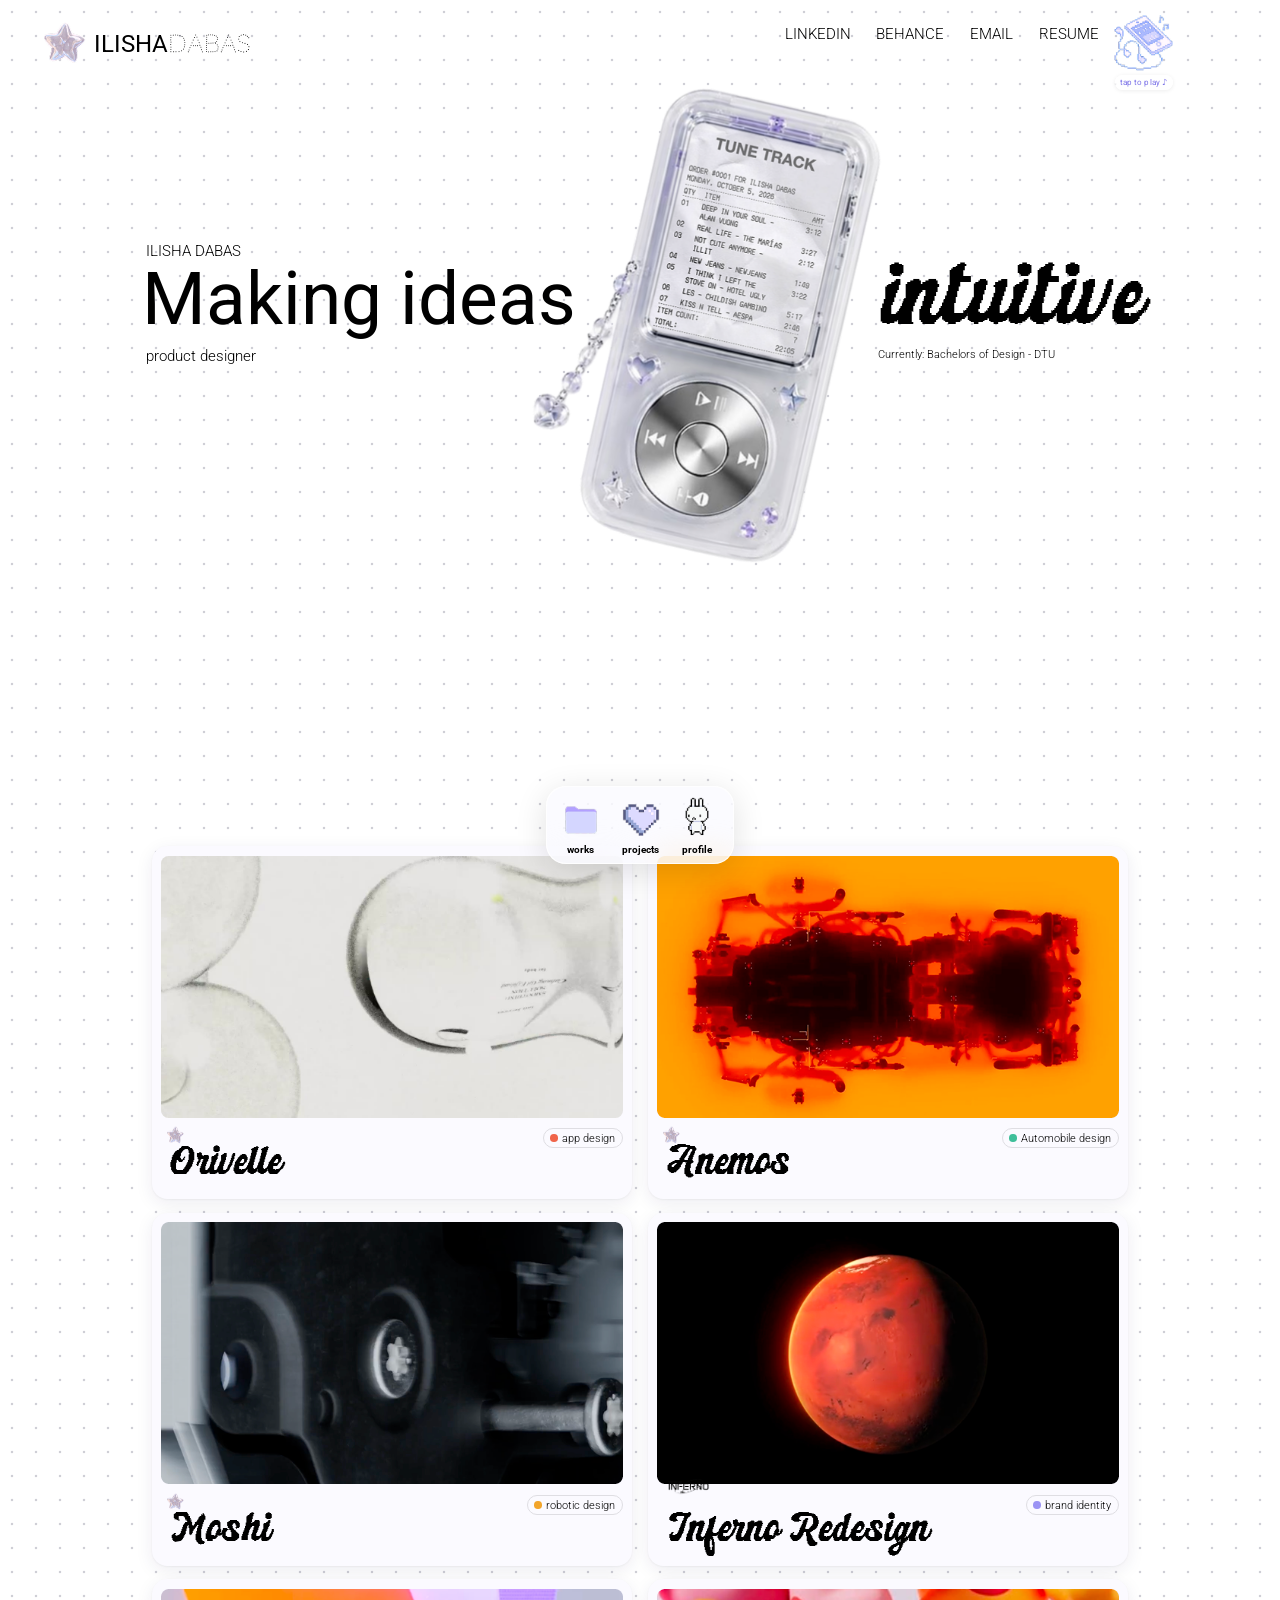
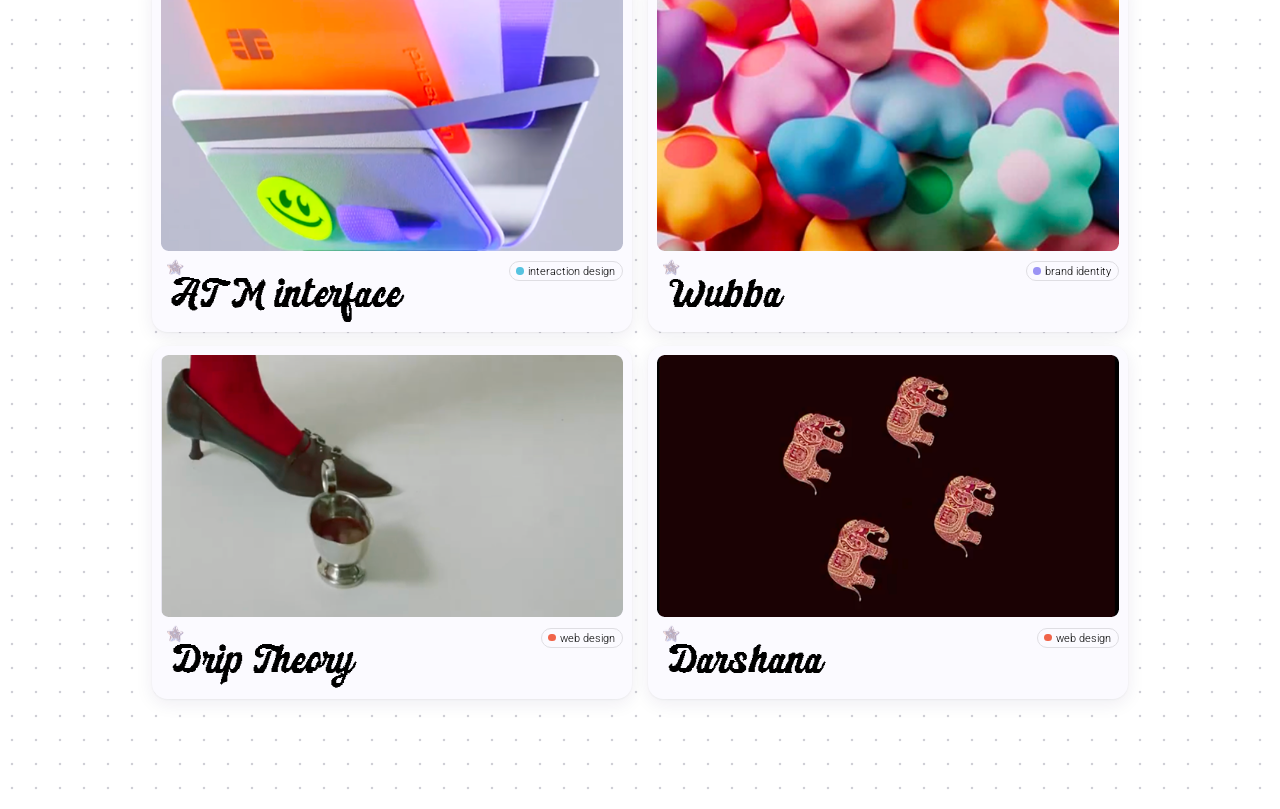
==== index.html @ 21c1841f "Portfolio site" ====
<!doctype html>
<html lang="en">
<head>
  <meta charset="utf-8">
  <meta name="viewport" content="width=device-width, initial-scale=1">
  <title>Ilisha Dabas — Product Designer</title>
  <meta name="description" content="Ilisha Dabas — product designer studying Bachelors of Design at DTU.">
  <link rel="icon" href="assets/img/logo-star.png">
  <link rel="preconnect" href="https://fonts.googleapis.com">
  <link rel="preconnect" href="https://fonts.gstatic.com" crossorigin>
  <link href="https://fonts.googleapis.com/css2?family=Codystar&family=DM+Sans:opsz,wght@9..40,400;9..40,500;9..40,600;9..40,700&family=Pixelify+Sans&family=Roboto:wght@300;400;500;600;700&display=swap" rel="stylesheet">
  <link rel="stylesheet" href="css/style.css">
</head>
<body data-page="home">

  <!-- =====================================================
       LANDING — Figma frame "landing" (1680 × 972)
       Positions are the x/y from Figma.
       ===================================================== -->
  <main class="frame landing" id="welcome">
    <header data-site-header></header>

    <div class="abs landing__player" data-tilt>
      <img src="assets/img/hero-player.png" alt="Translucent music player with a Tune Track receipt" width="548" height="725">
    </div>

    <p class="abs landing__eyebrow">ILISHA DABAS</p>
    <h1 class="abs landing__title">Making ideas</h1>
    <p class="abs landing__role">product designer</p>

    <p class="abs landing__word" data-split>intuitive</p>
    <p class="abs landing__note">Currently: Bachelors of Design - DTU</p>
  </main>

  <!-- =====================================================
       WORKS — Figma frame "Work" (cards at x200 / x851)
       Each project is one <a class="card">.
       Tag dot colour: style="--dot-color: #hex"
       ===================================================== -->
  <section class="frame works" id="works" aria-label="Works">
    <div class="work-grid">

      <a class="card reveal" href="work/orivelle.html" data-hover-video>
        <div class="card__media"><img src="assets/img/orivelle-work.jpg" alt="Orivelle" width="607" height="344" loading="lazy"><video muted loop playsinline preload="metadata" aria-hidden="true"><source src="assets/video/orivelle.webm" type="video/webm"><source src="assets/video/orivelle.mp4" type="video/mp4"></video></div>
        <img class="card__badge" src="assets/img/logo-star.png" alt="">
        <h2 class="card__title">Orivelle<span class="card__arrow">→</span></h2>
        <span class="tag" style="--dot-color:#f0644a">app design</span>
      </a>

      <a class="card reveal" href="work/anemos.html" data-hover-video>
        <div class="card__media"><img src="assets/img/anemos-work.png" alt="Anemos" width="607" height="344" loading="lazy"><video muted loop playsinline preload="metadata" aria-hidden="true"><source src="assets/video/anemos.webm" type="video/webm"><source src="assets/video/anemos.mp4" type="video/mp4"></video></div>
        <img class="card__badge" src="assets/img/logo-star.png" alt="">
        <h2 class="card__title">Anemos<span class="card__arrow">→</span></h2>
        <span class="tag" style="--dot-color:#3fbf9a">Automobile design</span>
      </a>

      <a class="card reveal" href="work/moshi.html" data-hover-video>
        <div class="card__media"><img src="assets/img/moshi-work.png" alt="Moshi" width="607" height="344" loading="lazy"><video muted loop playsinline preload="metadata" aria-hidden="true"><source src="assets/video/moshi.webm" type="video/webm"><source src="assets/video/moshi.mp4" type="video/mp4"></video></div>
        <img class="card__badge" src="assets/img/logo-star.png" alt="">
        <h2 class="card__title">Moshi<span class="card__arrow">→</span></h2>
        <span class="tag" style="--dot-color:#f2a52b">robotic design</span>
      </a>

      <a class="card reveal" href="work/team-inferno.html" data-hover-video>
        <div class="card__media"><img src="assets/img/inferno-work.png" alt="Team Inferno" width="607" height="344" loading="lazy"><video muted loop playsinline preload="metadata" aria-hidden="true"><source src="assets/video/inferno.webm" type="video/webm"><source src="assets/video/inferno.mp4" type="video/mp4"></video></div>
        <img class="card__badge card__badge--wide" src="assets/img/inferno-1-2.png" alt="">
        <h2 class="card__title">Inferno Redesign<span class="card__arrow">→</span></h2>
        <span class="tag" style="--dot-color:#9b93f4">brand identity</span>
      </a>

      <a class="card reveal" href="work/atm-interface.html" data-hover-video>
        <div class="card__media"><img src="assets/img/atm-work.png" alt="ATM interface" width="607" height="344" loading="lazy"><video muted loop playsinline preload="metadata" aria-hidden="true"><source src="assets/video/atm.webm" type="video/webm"><source src="assets/video/atm.mp4" type="video/mp4"></video></div>
        <img class="card__badge" src="assets/img/logo-star.png" alt="">
        <h2 class="card__title">ATM interface<span class="card__arrow">→</span></h2>
        <span class="tag" style="--dot-color:#56c3e0">interaction design</span>
      </a>

      <a class="card reveal" href="work/wubba.html" data-hover-video>
        <div class="card__media"><img src="assets/img/wubba-work.png" alt="Wubba" width="607" height="344" loading="lazy"><video muted loop playsinline preload="metadata" aria-hidden="true"><source src="assets/video/wubba.webm" type="video/webm"><source src="assets/video/wubba.mp4" type="video/mp4"></video></div>
        <img class="card__badge" src="assets/img/logo-star.png" alt="">
        <h2 class="card__title">Wubba<span class="card__arrow">→</span></h2>
        <span class="tag" style="--dot-color:#9b93f4">brand identity</span>
      </a>

      <a class="card reveal" href="work/drip-theory.html" data-hover-video>
        <div class="card__media"><img src="assets/img/drip-theory-work.png" alt="The Drip Theory" width="607" height="344" loading="lazy"><video muted loop playsinline preload="metadata" aria-hidden="true"><source src="assets/video/drip-theory.webm" type="video/webm"><source src="assets/video/drip-theory.mp4" type="video/mp4"></video></div>
        <img class="card__badge" src="assets/img/logo-star.png" alt="">
        <h2 class="card__title">Drip Theory<span class="card__arrow">→</span></h2>
        <span class="tag" style="--dot-color:#f0644a">web design</span>
      </a>

      <a class="card reveal" href="work/darshana.html" data-hover-video>
        <div class="card__media"><img src="assets/img/darshana-work.png" alt="Darshana" width="607" height="344" loading="lazy"><video muted loop playsinline preload="metadata" aria-hidden="true"><source src="assets/video/darshana.webm" type="video/webm"><source src="assets/video/darshana.mp4" type="video/mp4"></video></div>
        <img class="card__badge" src="assets/img/logo-star.png" alt="">
        <h2 class="card__title">Darshana<span class="card__arrow">→</span></h2>
        <span class="tag" style="--dot-color:#f0644a">web design</span>
      </a>

    </div>
  </section>

  <nav data-dock></nav>

  <script src="js/site.js"></script>
  <script src="js/music.js"></script>
  <script src="js/media.js"></script>
  <script>
    // letters of "intuitive" bounce on hover
    document.querySelectorAll("[data-split]").forEach((el) => {
      el.innerHTML = [...el.textContent].map((c) => `<span>${c}</span>`).join("");
    });
    // the music player image tilts toward the mouse (desktop only)
    const tilt = document.querySelector("[data-tilt]");
    if (tilt && matchMedia("(hover: hover) and (min-width: 761px)").matches) {
      addEventListener("mousemove", (e) => {
        const x = e.clientX / innerWidth - 0.5, y = e.clientY / innerHeight - 0.5;
        tilt.style.transform = `perspective(900px) rotateY(${x * 14}deg) rotateX(${-y * 10}deg)`;
      });
    }
  </script>
</body>
</html>
---- css/style.css ----
/* =========================================================
   ILISHA DABAS — PORTFOLIO
   ---------------------------------------------------------
   How layout works:
   Every page is built at the exact size of its Figma frame
   (1680px wide) with elements at their Figma x/y positions.
   js/site.js scales the whole frame to the browser width
   (variable --s), so placement always matches Figma.
   Below 760px wide, pages switch to a stacked phone layout.

   To nudge something: change its left/top in px — the same
   numbers you see in Figma.
   ========================================================= */

@font-face {
  font-family: "Pixelitta";
  src: url("../assets/fonts/Pixelitta.woff2") format("woff2"),
       url("../assets/fonts/Pixelitta.ttf") format("truetype");
  font-display: swap;
}

:root {
  --s: 1;                    /* frame scale, set by js/site.js */
  --ink: #000;
  --grey: #666;
  --muted: #c2c1c5;
  --blue: #0068d3;
  --card: #fbfaff;
  --paper: #f9f9f7;
  --dot: #cfcfd6;
  --font-body: "Roboto", system-ui, -apple-system, sans-serif;
  --font-dm: "DM Sans", "Roboto", sans-serif;
  --font-display: "Codystar", "Roboto", sans-serif;
  --font-pixel: "Pixelitta", "Pixelify Sans", monospace;
}

*, *::before, *::after { box-sizing: border-box; }
html { scroll-behavior: smooth; overflow-x: clip; }
body {
  margin: 0;
  font-family: var(--font-body);
  color: var(--ink);
  background: #fff radial-gradient(var(--dot) 1.4px, transparent 1.6px) 0 0 / 24px 24px;
  -webkit-font-smoothing: antialiased;
  overflow-x: hidden;
  animation: page-in 0.5s ease both;
}
body.is-leaving { opacity: 0; transition: opacity 0.25s ease; }
img { display: block; max-width: 100%; }
a { color: inherit; text-decoration: none; }
button { font: inherit; color: inherit; }
p { margin: 0; }

.visually-hidden { position: absolute !important; width: 1px; height: 1px; overflow: hidden; clip: rect(0 0 0 0); white-space: nowrap; }
.img-missing {
  display: grid; place-items: center; padding: 8px;
  border: 1.5px dashed #b9b4f0; border-radius: 12px;
  background: rgba(143, 135, 241, 0.08); color: #6c64d8;
  font: 500 11px/1.3 var(--font-body); word-break: break-all; text-align: center;
}

/* ---------------------------------------------------------
   FRAME — a Figma frame, scaled to the screen
   --------------------------------------------------------- */
.frame {
  position: relative;
  width: 1680px;
  height: var(--fh);
  margin: 0 auto;
  zoom: var(--s);
}
.abs { position: absolute; }

/* ---------------------------------------------------------
   HEADER (Figma: star 58,29 · name 123,38 · links y33 · music 1452,9)
   --------------------------------------------------------- */
.site-header { position: absolute; left: 0; top: 0; width: 1680px; height: 110px; z-index: 30; }
.brand { position: absolute; left: 58px; top: 29px; display: flex; align-items: center; }
.brand__logo { width: 55px; height: 55px; object-fit: cover; object-position: bottom; transition: transform 0.6s cubic-bezier(.34, 1.56, .64, 1); }
.brand:hover .brand__logo { transform: rotate(72deg) scale(1.08); }
.brand__name { position: absolute; left: 65px; top: 9px; font-size: 32px; line-height: normal; white-space: nowrap; }
.brand__name b { font-weight: 400; }
.brand__name span { font-family: var(--font-display); }
.site-nav a {
  position: absolute; top: 33px;
  font-size: 20px; font-weight: 300; line-height: normal; white-space: nowrap;
}
.site-nav a::after {
  content: ""; position: absolute; left: 0; right: 0; bottom: -2px; height: 1.5px;
  background: currentColor; transform: scaleX(0); transform-origin: right; transition: transform 0.3s ease;
}
.site-nav a:hover::after { transform: scaleX(1); transform-origin: left; }
.site-nav a:nth-child(1) { left: 1030px; }
.site-nav a:nth-child(2) { left: 1150px; }
.site-nav a:nth-child(3) { left: 1273px; }
.site-nav a:nth-child(4) { left: 1364px; }
.menu-toggle { display: none; }

/* music toggle = the music-player doodle (Figma 1452,9 · 98×94) */
.music {
  position: absolute; left: 1452px; top: 9px; width: 98px; height: 94px;
  padding: 0; border: 0; background: none; cursor: pointer;
}
.music img { width: 98px; height: 94px; object-fit: cover; transition: transform 0.3s ease; }
.music:hover img { transform: scale(1.06) rotate(-4deg); }
.music.is-playing img { animation: groove 0.9s ease-in-out infinite; }
.music__notes { position: absolute; inset: 0; pointer-events: none; }
.music__notes span {
  position: absolute; left: 60%; top: 10%; opacity: 0;
  font-size: 18px; color: #7b72e8;
}
.music.is-playing .music__notes span { animation: note 2.4s ease-out infinite; }
.music.is-playing .music__notes span:nth-child(2) { left: 25%; animation-delay: 0.8s; }
.music.is-playing .music__notes span:nth-child(3) { left: 80%; animation-delay: 1.6s; }
.music__hint {
  position: absolute; right: 100%; top: 50%; margin-right: 6px; transform: translateY(-50%);
  font-size: 12px; font-weight: 300; color: var(--grey); white-space: nowrap;
  opacity: 0; transition: opacity 0.2s ease; pointer-events: none;
}
.music:hover .music__hint { opacity: 1; }
@keyframes groove { 0%, 100% { transform: rotate(-5deg); } 50% { transform: rotate(5deg) translateY(-3px); } }
@keyframes note { 0% { opacity: 0; transform: translate(0, 10px); } 20% { opacity: 1; } 100% { opacity: 0; transform: translate(-14px, -40px) rotate(-20deg); } }

/* case-study header: only star + music (as in Figma) */
.site-header--minimal .brand__name,
.site-header--minimal .site-nav { display: none; }

/* ---------------------------------------------------------
   DOCK (Figma "Window/Pop-Up Button" 235×97, centred, 59px from bottom)
   --------------------------------------------------------- */
.dock {
  position: fixed; left: 50%; bottom: calc(59px * var(--s)); z-index: 50;
  width: 235px; height: 97px;
  transform: translateX(-50%); zoom: max(var(--s), 0.8);
  border-radius: 25px;
  background: rgba(251, 250, 255, 0.82);
  border: 1px solid rgba(255, 255, 255, 0.85);
  backdrop-filter: blur(18px) saturate(1.4); -webkit-backdrop-filter: blur(18px) saturate(1.4);
  box-shadow: 0 8px 40px rgba(0, 0, 0, 0.12);
}
.dock__item { position: absolute; top: 0; height: 97px; display: block; font-size: 13px; font-weight: 700; }
.dock__item img { position: absolute; transition: transform 0.35s cubic-bezier(.34, 1.56, .64, 1); }
.dock__item span { position: absolute; top: 69px; white-space: nowrap; }
.dock__item:hover img, .dock__item:focus-visible img { transform: translateY(-8px) scale(1.15); }
.dock__item[aria-current]::after {
  content: ""; position: absolute; top: 88px; left: 50%; width: 5px; height: 5px; margin-left: -2.5px;
  border-radius: 50%; background: var(--ink);
}
.dock__item--works    { left: 0;    width: 78px; }
.dock__item--works img { left: 18px; top: 16px; width: 50px; height: 50px; }
.dock__item--works span { left: 25px; }
.dock__item--projects { left: 78px; width: 79px; }
.dock__item--projects img { left: 11px; top: 12px; width: 57px; height: 57px; }
.dock__item--projects span { left: 16px; }
.dock__item--profile  { left: 157px; width: 78px; }
.dock__item--profile img { left: 0; top: 7px; width: 61px; height: 62px; }
.dock__item--profile span { left: 12px; }

/* ---------------------------------------------------------
   LANDING (Figma frame "landing" 1680×972)
   --------------------------------------------------------- */
.landing { --fh: 972px; }
.landing__player { left: 657px; top: 68px; width: 548px; transform-style: preserve-3d; transition: transform 0.2s ease-out; }
.landing__player img { width: 548px; height: 725px; animation: float 6s ease-in-out infinite; }
.landing__eyebrow { left: 191px; top: 318px; font-size: 20px; font-weight: 300; }
.landing__title { left: 186px; top: 336px; margin: 0; font-size: 96px; font-weight: 400; line-height: normal; white-space: nowrap; }
.landing__role { left: 191px; top: 456px; font-size: 20px; font-weight: 300; }
.landing__word { left: 1153px; top: 341px; font-family: var(--font-pixel); font-size: 105px; line-height: normal; white-space: nowrap; z-index: 2; }
.landing__word span { display: inline-block; transition: transform 0.25s cubic-bezier(.34, 1.56, .64, 1); }
.landing__word span:hover { transform: translateY(-14px) rotate(-6deg); }
.landing__note { left: 1153px; top: 456px; font-size: 15px; font-weight: 300; white-space: nowrap; }

/* ---------------------------------------------------------
   WORKS (Figma frame "Work": cards at x200 / 851, rows every 481px)
   --------------------------------------------------------- */
.works { --fh: 2190px; }
.work-grid {
  position: absolute; left: 200px; top: 139px; width: 1280px;
  display: grid; grid-template-columns: 629px 629px; gap: 18px 22px;
}
.card {
  position: relative; display: block; width: 629px; height: 463px;
  background: var(--card); border-radius: 20px;
  box-shadow: 0 6px 24px rgba(40, 30, 90, 0.08), 0 1px 3px rgba(0, 0, 0, 0.06);
  transition: transform 0.35s cubic-bezier(.2, .8, .2, 1), box-shadow 0.35s ease;
}
.card:hover { transform: translateY(-6px) rotate(-0.4deg); box-shadow: 0 18px 40px rgba(40, 30, 90, 0.16); }
.card__media { position: absolute; left: 11px; top: 12px; width: 607px; height: 344px; border-radius: 10px; overflow: hidden; background: #eceaf6; }
.card__media img { width: 100%; height: 100%; object-fit: cover; transition: transform 0.6s cubic-bezier(.2, .8, .2, 1); }
.card:hover .card__media img { transform: scale(1.05); }
.card__badge { position: absolute; left: 19px; top: 367px; width: 23px; height: 23px; object-fit: cover; object-position: bottom; }
.card__badge--wide { width: 57px; height: 26px; top: 346px; left: 24px; object-fit: contain; }
.card__title { position: absolute; left: 19px; top: 392px; margin: 0; font-family: var(--font-pixel); font-size: 48px; font-weight: 400; line-height: normal; white-space: nowrap; }
.card__arrow { display: inline-block; margin-left: 10px; font: 300 24px var(--font-body); opacity: 0; transform: translateX(-8px); transition: 0.3s ease; }
.card:hover .card__arrow { opacity: 1; transform: none; }
.card .tag { position: absolute; right: 11px; top: 370px; }

.tag {
  --dot-color: #9b93f4;
  display: inline-flex; align-items: center; gap: 5px;
  height: 26px; padding: 0 10px 0 8px;
  border: 1px solid #dfdee3; border-radius: 20px;
  font-size: 15px; font-weight: 300; white-space: nowrap;
}
.tag::before { content: ""; width: 10px; height: 10px; border-radius: 50%; background: var(--dot-color); }
.tag--plain::before { display: none; }
.tags { display: flex; flex-wrap: wrap; gap: 5px; }

/* ---------------------------------------------------------
   PROFILE (Figma frame "Profile" 1680×972)
   --------------------------------------------------------- */
.profile { --fh: 972px; }
.profile__chibi { left: 328px; top: 178px; width: 262px; height: 587px; object-fit: cover; animation: float 5s ease-in-out infinite; }
.sparkle { width: 93px; height: 93px; filter: drop-shadow(0 4px 7px rgba(0, 0, 0, 0.25)); animation: twinkle 2.8s ease-in-out infinite; }
.profile__sparkle-a { left: 250px; top: 178px; }
.profile__sparkle-b { left: 544px; top: 672px; animation-delay: 1.3s; }
.profile__title { left: 782px; top: 178px; margin: 0; font-family: var(--font-pixel); font-size: 105px; font-weight: 400; line-height: normal; white-space: nowrap; }
.profile__bio { left: 793px; top: 311px; width: 585px; font-size: 15px; line-height: normal; }
.profile__bio p:first-child { font-weight: 600; }
.folder { padding: 0; border: 0; background: none; cursor: pointer; }
.folder img { width: 114px; height: 100px; object-fit: cover; object-position: bottom; transition: transform 0.35s cubic-bezier(.34, 1.56, .64, 1); }
.folder:hover img, .folder:focus-visible img { transform: translateY(-8px) rotate(-4deg) scale(1.06); }
.folder span { position: absolute; top: 100px; font-size: 15px; font-weight: 600; line-height: normal; white-space: nowrap; }
.folder--experience { left: 778px; top: 549px; }
.folder--experience span { left: 15px; }
.folder--skills { left: 1012px; top: 549px; }
.folder--skills span { left: 53px; transform: translateX(-50%); }
.folder--achievements { left: 1246px; top: 549px; }
.folder--achievements span { left: 56px; transform: translateX(-50%); }
@keyframes twinkle { 50% { transform: scale(0.9) rotate(8deg); } }

/* ---------------------------------------------------------
   PROJECTS (Figma frame "Projects" 1680×4716)
   Tile positions come from js/projects-data.js
   --------------------------------------------------------- */
.projects { --fh: 4716px; }
.projects__title { left: 203px; top: 121px; margin: 0; font-family: var(--font-pixel); font-size: 48px; font-weight: 400; line-height: normal; white-space: nowrap; }
.projects__intro { left: 208px; top: 188px; font-family: var(--font-dm); font-size: 18px; white-space: nowrap; }

.tile {
  position: absolute; display: block; padding: 0; border: 0; cursor: pointer; text-align: left;
  border-radius: 10px; overflow: hidden; background: #fff;
  box-shadow: 0 6px 22px rgba(0, 0, 0, 0.12), 0 0 0 0.5px rgba(0, 0, 0, 0.12);
  transition: transform 0.3s cubic-bezier(.2, .8, .2, 1), box-shadow 0.3s ease;
}
.tile:hover { transform: translateY(-5px) rotate(-0.5deg); box-shadow: 0 16px 36px rgba(0, 0, 0, 0.18); z-index: 2; }
.tile__bar {
  position: relative; display: flex; align-items: center; justify-content: center;
  height: 26px; background: #fff; border-bottom: 1px solid #eee;
  font: 600 11px/1 var(--font-dm);
}
.tile__bar::before {
  content: ""; position: absolute; left: 10px; width: 8px; height: 8px; border-radius: 50%;
  background: #ff5f57; box-shadow: 13px 0 #febc2e, 26px 0 #28c840;
}
.tile__bar span::before {
  content: ""; display: inline-block; width: 10px; height: 8px; margin-right: 5px;
  border: 1.2px solid currentColor; border-radius: 1.5px; opacity: 0.6;
}
.tile__img { width: 100%; height: calc(100% - 26px); object-fit: cover; background: #d9d9d9; transition: transform 0.6s ease; }
.tile__img--contain { object-fit: contain; background: #fff; }
.tile:hover .tile__img { transform: scale(1.03); }
.tile__empty { height: calc(100% - 26px); background: #d9d9d9; }

/* "Currently into" sticky note (Figma 1070,3261 · 412×704) */
.note { left: 1070px; top: 3261px; width: 412px; height: 704px; border-radius: 10px; background: #fff7c2 url("../assets/img/sticky-note.png") center bottom / cover; box-shadow: 0 4px 10px rgba(0, 0, 0, 0.25); }
.note__title { position: absolute; left: 20px; top: 73px; margin: 0; font-family: var(--font-pixel); font-size: 32px; font-weight: 400; white-space: nowrap; }
.note__text { position: absolute; left: 20px; top: 131px; width: 370px; font-family: var(--font-dm); font-size: 16px; line-height: normal; color: var(--grey); text-align: justify; }
.note__letter { position: absolute; left: 115px; top: 529px; width: 179px; height: 179px; animation: wiggle 3s ease-in-out infinite; }

/* desk: sticker box, to-do notebook, clipped paper */
.desk-box { left: 180px; top: 4142px; width: 412px; height: 379px; border-radius: 10px; background: var(--paper); box-shadow: 0 4px 20px rgba(0, 0, 0, 0.25); }
.sticker {
  position: absolute; object-fit: cover; cursor: grab; touch-action: none; user-select: none; -webkit-user-drag: none;
  filter: drop-shadow(0 4px 7px rgba(0, 0, 0, 0.25)); z-index: 5; transition: scale 0.2s ease;
}
.sticker:hover { scale: 1.08; }
.sticker.is-dragging { cursor: grabbing; transition: none; z-index: 60; scale: 1.12; filter: drop-shadow(0 14px 14px rgba(0, 0, 0, 0.3)); }
.desk-reset { left: 502px; top: 4444px; padding: 0; border: 0; background: none; cursor: pointer; font-size: 16px; color: var(--muted); z-index: 6; }
.desk-reset:hover { color: var(--ink); }

/* to-do notebook — sized/placed from the reference screenshot:
   675 × 337 sheet, centred at (1138, 4314), tilted -4.3° */
.notebook {
  left: 800.5px; top: 4140px; width: 675px; height: 330px;
  /* lined paper drawn in CSS: red margin + light-blue rules */
  background-color: #fcfcfa;
  background-image:
    linear-gradient(90deg, transparent 79px, #e3a3ad 79px, #e3a3ad 81px, transparent 81px),
    repeating-linear-gradient(180deg, transparent 0 39px, #cfe0e8 39px 40.5px);
  background-position: 0 0, 0 26px;
  transform: rotate(-4.3deg);
  box-shadow: 0 4px 20px rgba(0, 0, 0, 0.15);
  color: var(--grey);
}
.notebook__head { position: absolute; left: 91px; top: 40px; margin: 0; font-size: 23px; font-weight: 600; white-space: nowrap; }
.notebook__list { position: absolute; left: 98px; top: 112px; margin: 0; padding: 0; list-style: none; }
.notebook__list li { margin-bottom: 11px; }
.notebook__list label { display: flex; align-items: flex-start; gap: 10px; font-size: 22.5px; line-height: 1.12; white-space: nowrap; cursor: pointer; }
.notebook__list input {
  appearance: none; flex: none; width: 17px; height: 17px; margin: 5px 0 0;
  border: 2px solid var(--grey); background: transparent; cursor: pointer; transition: background 0.2s ease;
}
.notebook__list input:checked { background: #8f87f1; box-shadow: inset 0 0 0 2px #fff; }
.notebook__list input:checked + span { text-decoration: line-through; opacity: 0.5; }
.notebook-bow { left: 1408px; top: 4061px; width: 78px; height: 102px; transform: rotate(32.87deg); filter: drop-shadow(0 4px 7px rgba(0, 0, 0, 0.25)); z-index: 5; }
.notebook-cup { left: 776px; top: 4459px; width: 104px; height: 104px; filter: drop-shadow(0 4px 7px rgba(0, 0, 0, 0.25)); z-index: 5; }

/* stickers copied out of the box and dropped on the page */
.placed-layer { position: absolute; inset: 0; pointer-events: none; z-index: 45; }
.placed {
  position: absolute; pointer-events: auto; cursor: grab; touch-action: none; user-select: none; -webkit-user-drag: none;
  filter: drop-shadow(0 4px 7px rgba(0, 0, 0, 0.25)); transition: scale 0.2s ease;
}
.placed:hover { scale: 1.06; }
.placed.is-dragging, .sticker-ghost { cursor: grabbing; scale: 1.12; filter: drop-shadow(0 14px 14px rgba(0, 0, 0, 0.3)); transition: none; }
@keyframes pop-in { from { scale: 0.6; opacity: 0; } }
.placed.is-new { animation: pop-in 0.25s cubic-bezier(.34, 1.56, .64, 1); }
.fueled { left: 71px; top: 4658px; font-size: 16px; color: var(--muted); white-space: nowrap; }

/* ---------------------------------------------------------
   POPUP WINDOWS (macOS style)
   --------------------------------------------------------- */
.window {
  width: min(1136px, calc(100vw - 32px)); max-height: calc(100vh - 48px);
  padding: 0; border: 0; border-radius: 20px; background: #fff; color: var(--ink);
  font-family: var(--font-dm); overflow: hidden;
  box-shadow: 0 30px 80px rgba(0, 0, 0, 0.35), 0 0 0 1px rgba(0, 0, 0, 0.08);
}
.window[open] { display: flex; flex-direction: column; animation: window-in 0.35s cubic-bezier(.2, .9, .3, 1.2); }
.window.is-closing { animation: window-out 0.2s ease forwards; }
.window::backdrop { background: rgba(20, 18, 30, 0.55); backdrop-filter: blur(3px); }
.window--narrow { width: min(820px, calc(100vw - 32px)); }
.window__bar {
  flex: none; display: grid; grid-template-columns: 70px 1fr 70px; align-items: center;
  height: 34px; padding: 0 12px; background: #fff; border-bottom: 1px solid #ececec;
}
.window__dots { display: flex; gap: 8px; }
.window__dots span, .window__dots button { width: 12px; height: 12px; padding: 0; border: 0; border-radius: 50%; background: #febc2e; }
.window__dots span:last-child { background: #28c840; }
.window__close { background: #ff5f57 !important; cursor: pointer; position: relative; }
.window__close::after { content: "×"; position: absolute; inset: 0; font: 700 10px/12px var(--font-body); color: rgba(0, 0, 0, 0.55); opacity: 0; }
.window__bar:hover .window__close::after { opacity: 1; }
.window__title { justify-self: center; display: flex; align-items: center; gap: 6px; font: 600 13px/1 var(--font-body); text-transform: uppercase; letter-spacing: 0.02em; }
.window__title::before { content: ""; width: 14px; height: 11px; border: 1.4px solid currentColor; border-radius: 2px; opacity: 0.7; }
.window__body {
  overflow-y: auto; padding: clamp(20px, 4vw, 60px);
  display: grid; grid-template-columns: minmax(0, 0.8fr) minmax(0, 1.4fr); gap: clamp(20px, 3vw, 40px); align-items: center;
}
.window__art { width: 100%; max-width: 440px; justify-self: center; }
@keyframes window-in { from { opacity: 0; transform: translateY(20px) scale(0.96); } }
@keyframes window-out { to { opacity: 0; transform: translateY(12px) scale(0.97); } }

.exp { font-size: 13px; line-height: 1.35; text-align: justify; }
.exp h3 { margin: 0; font-size: 13px; font-weight: 700; }
.exp ul { margin: 0 0 14px; padding-left: 19px; }
.skills { margin: 0; font-size: 17px; line-height: 1.3; text-align: justify; }
.skills dt { font-weight: 700; }
.skills dd { margin: 0 0 18px; }
.awards { display: grid; grid-template-columns: repeat(2, minmax(0, 1fr)); gap: 28px 25px; color: var(--grey); }
.award { padding: 26px 24px 20px 30px; background: #f7f7f5; border-radius: 10px; box-shadow: 0 2px 20px rgba(0, 0, 0, 0.25); transition: transform 0.3s ease; }
.award:hover { transform: translateY(-4px); }
.award--wide { grid-column: 1 / -1; }
.award__num { display: block; font-size: 32px; font-weight: 700; }
.award h3 { margin: 4px 0 6px; font-size: 24px; font-weight: 600; }
.award p { font-size: 16px; }
.award small { display: block; font-size: 13px; }
.award a { text-decoration: underline; }

.window__body--project { grid-template-columns: 559px 1fr; align-items: stretch; padding: 0; gap: 0; }
.pp-media { display: grid; place-items: center; padding: 24px; background: #f6f6f8; border-right: 1px solid #555; }
.pp-media img { max-height: 70vh; width: auto; border-radius: 8px; }
.pp-text { padding: 31px 17px 30px 18px; }
.pp-text h2 { margin: 0 0 22px; font-family: var(--font-pixel); font-size: 28px; font-weight: 400; line-height: normal; }
.pp-text p { margin: 0 0 10px; font-size: 14px; line-height: normal; color: var(--grey); }
.pp-link { display: inline-block; margin-top: 12px; padding: 8px 16px; border-radius: 20px; background: var(--ink); color: #fff; font-size: 13px; font-weight: 600; }
.pp-link:hover { background: #8f87f1; }
.pp-links { display: flex; flex-wrap: wrap; gap: 8px; margin-top: 12px; }
.pp-links .pp-link { margin-top: 0; }
.pp-link--alt { background: transparent; color: var(--ink); box-shadow: inset 0 0 0 1.5px var(--ink); }
.pp-link--alt:hover { background: var(--ink); color: #fff; }

/* ---------------------------------------------------------
   CASE STUDIES (Figma frames: column x490, 698 wide)
   --------------------------------------------------------- */
body.case-page { background: #f7f7f5; }
.case-frame { --fh: auto; height: auto; min-height: 100vh; }
.case-back {
  /* pinned to the window at the Figma spot; scales with the page */
  position: fixed; left: calc(130px * var(--s)); top: calc(370px * var(--s)); z-index: 60;
  transform-origin: 0 0; scale: var(--s);
  width: 100px; height: 38px; display: grid; place-items: center;
  border: 1px solid var(--grey); border-radius: 30px; background: #f7f7f5;
  color: var(--grey); font-size: 20px; transition: 0.2s ease;
}
.case-back:hover { background: var(--ink); color: #fff; border-color: var(--ink); }
.case { position: relative; width: 698px; margin-left: 491px; padding: 103px 0 160px; font-family: var(--font-dm); }
.case__hero { width: 681px; height: 382px; margin-left: 8px; object-fit: cover; border-radius: 20px; }
.case__link { display: inline-block; margin-top: 60px; font: 400 16px var(--font-body); color: var(--muted); text-decoration: underline; }
.case__link:hover { color: var(--blue); }
.case__eyebrow { margin-top: 17px; font: 500 20px var(--font-body); }
.case__title { margin: 17px 0 0; font-family: var(--font-pixel); font-size: 80px; font-weight: 400; line-height: normal; }
.case__sub { margin: 0 0 22px; font: 400 16px var(--font-body); color: var(--muted); }
.case section { margin-top: 74px; }
.case__label { margin: 0 0 16px; font: 400 15px var(--font-body); color: var(--blue); text-transform: uppercase; }
.case__label--tldr { font-size: 20px; font-weight: 300; text-transform: none; }
.case h2 { margin: 0 0 8px; font: 500 20px var(--font-body); }
.case p { font-size: 18px; line-height: normal; text-align: justify; }
.case p + h2 { margin-top: 26px; }
.case .muted { color: #9e9fa0; }
.case .lead { font-weight: 600; color: #1b1d24; }
.notif {
  display: flex; align-items: flex-start; gap: 10px; width: 344px; margin: 26px 0;
  padding: 11px 14px; border-radius: 18px; background: rgba(255, 255, 255, 0.75);
  backdrop-filter: blur(20px); box-shadow: 0 8px 30px rgba(0, 0, 0, 0.1), 0 0 0 0.5px rgba(0, 0, 0, 0.08);
  font: 13px/1.3 -apple-system, "SF Pro Text", var(--font-body); text-align: left;
}
.notif::before { content: ""; flex: none; width: 30px; height: 30px; border-radius: 8px; background: #fff url("../assets/img/logo-star.png") center / 80% no-repeat; box-shadow: 0 0 0 0.5px rgba(0, 0, 0, 0.12); }
.notif b { display: block; }
.steps { list-style: none; margin: 30px 0 0; padding: 0; counter-reset: step; }
.steps li { position: relative; padding-left: 34px; margin-bottom: 30px; counter-increment: step; }
.steps li::before { content: counter(step, decimal-leading-zero); position: absolute; left: 0; top: 0; font: 400 18px var(--font-body); color: var(--blue); }
.steps strong { display: block; margin-bottom: 21px; font-size: 18px; }
.steps .flow { margin-top: 21px; font-weight: 700; }
.case figure { margin: 30px 0 0; }
.case figure img { width: 100%; border-radius: 10px; cursor: zoom-in; transition: box-shadow 0.4s ease; }
.case figure img:hover { box-shadow: 0 14px 40px rgba(0, 0, 0, 0.12); }
.case figcaption { margin-top: 8px; text-align: center; font: 400 15px var(--font-body); color: rgba(0, 104, 211, 0.6); }
.gallery { display: grid; gap: 12px; margin-top: 30px; }
.gallery figure { margin: 0; }
.gallery--2 { grid-template-columns: repeat(2, 1fr); }
.gallery--3 { grid-template-columns: repeat(3, 1fr); }
.gallery img { height: 100%; object-fit: cover; }
.gallery--split { grid-template-columns: 1fr 1fr; grid-template-rows: 1fr 1fr; }
.gallery--split figure:first-child { grid-row: span 2; }
.gallery--pair { grid-template-columns: var(--cols, 1fr 1fr); align-items: start; }
.gallery--pair img { height: auto; }

.progress { position: fixed; top: 0; left: 0; z-index: 100; width: 100%; height: 3px; background: var(--blue); transform-origin: left; transform: scaleX(0); }
.lightbox { position: fixed; inset: 0; z-index: 200; display: grid; place-items: center; padding: 24px; background: rgba(10, 10, 15, 0.85); overflow-y: auto; cursor: zoom-out; animation: page-in 0.2s ease; }
.lightbox img { max-width: min(1100px, 100%); border-radius: 8px; }

/* ---------------------------------------------------------
   MOTION
   --------------------------------------------------------- */
@keyframes float { 0%, 100% { transform: translateY(0) rotate(0); } 50% { transform: translateY(-14px) rotate(1deg); } }
@keyframes wiggle { 0%, 100% { transform: rotate(0); } 50% { transform: rotate(-6deg); } }
@keyframes page-in { from { opacity: 0; } }
.reveal { opacity: 0; transform: translateY(24px); transition: opacity 0.7s ease, transform 0.7s ease; }
.reveal.is-visible { opacity: 1; transform: none; }
.tile.reveal.is-visible:hover { transform: translateY(-5px) rotate(-0.5deg); }
.card.reveal.is-visible:hover { transform: translateY(-6px) rotate(-0.4deg); }
@media (prefers-reduced-motion: reduce) {
  *, *::before, *::after { animation: none !important; transition: none !important; }
  .reveal { opacity: 1; transform: none; }
}

/* =========================================================
   PHONE LAYOUT (below 760px): frames stop scaling and
   everything stacks in a single column.
   ========================================================= */
@media (max-width: 760px) {
  .frame { width: auto; height: auto; zoom: 1; padding: 0 16px; }
  .abs { position: relative; left: auto !important; top: auto !important; }

  /* header */
  .site-header { position: relative; flex: none; align-self: stretch; width: auto; height: 76px; margin: 0 -16px; }
  .brand { left: 16px; top: 14px; }
  .brand__logo { width: 42px; height: 42px; }
  .brand__name { left: 50px; top: 7px; font-size: 24px; }
  .music { left: auto; right: 64px; top: 12px; width: 54px; height: 52px; }
  .music img { width: 54px; height: 52px; }
  .music__hint { display: none; }
  .menu-toggle {
    display: block; position: absolute; right: 16px; top: 18px; width: 40px; height: 40px; padding: 0;
    border: 0; border-radius: 12px; background: rgba(251, 250, 255, 0.9); box-shadow: 0 4px 20px rgba(0, 0, 0, 0.08); cursor: pointer;
  }
  .menu-toggle span, .menu-toggle span::before, .menu-toggle span::after {
    display: block; width: 18px; height: 2px; margin: 0 auto; background: var(--ink); border-radius: 2px; position: relative; transition: 0.3s ease;
  }
  .menu-toggle span::before, .menu-toggle span::after { content: ""; position: absolute; left: 0; }
  .menu-toggle span::before { top: -6px; }
  .menu-toggle span::after { top: 6px; }
  .menu-open .menu-toggle span { background: transparent; }
  .menu-open .menu-toggle span::before { transform: translateY(6px) rotate(45deg); }
  .menu-open .menu-toggle span::after { transform: translateY(-6px) rotate(-45deg); }
  .site-nav {
    position: absolute; right: 16px; top: 64px; z-index: 40; display: flex; flex-direction: column; gap: 4px;
    padding: 14px 20px; border-radius: 16px; background: rgba(255, 255, 255, 0.97); box-shadow: 0 8px 40px rgba(0, 0, 0, 0.12);
    opacity: 0; transform: translateY(-8px); pointer-events: none; transition: 0.25s ease;
  }
  .menu-open .site-nav { opacity: 1; transform: none; pointer-events: auto; }
  .site-nav a { position: static; font-size: 18px; }
  .site-header--minimal .menu-toggle { display: none; }
  .site-header--minimal .music { right: 16px; }

  /* dock */
  .dock { bottom: 14px; zoom: 0.85; }

  /* landing */
  .landing { display: flex; flex-direction: column; align-items: center; text-align: center; padding-bottom: 130px; }
  .landing__eyebrow { order: 1; margin-top: 12px; font-size: 16px; }
  .landing__title { order: 2; font-size: clamp(40px, 13vw, 56px); }
  .landing__role { order: 3; font-size: 16px; }
  .landing__player { order: 4; width: min(250px, 70vw); margin: 10px 0; }
  .landing__player img { width: 100%; height: auto; }
  .landing__word { order: 5; font-size: clamp(48px, 15vw, 72px); }
  .landing__note { order: 6; font-size: 13px; }

  /* works */
  .works { padding-bottom: 130px; }
  .work-grid { position: static; width: auto; grid-template-columns: 1fr; gap: 16px; }
  .card { width: auto; height: auto; padding: 10px 10px 14px; }
  .card__media { position: relative; left: 0; top: 0; width: auto; height: auto; aspect-ratio: 607 / 344; }
  .card__badge { position: static; margin: 10px 0 0 6px; }
  .card__badge--wide { position: static; margin: 10px 0 0 6px; }
  .card__title { position: static; margin-left: 6px; font-size: 32px; white-space: normal; }
  .card .tag { top: auto; bottom: 18px; right: 12px; font-size: 12px; height: 22px; }

  /* profile */
  .profile { display: flex; flex-direction: column; align-items: center; padding-bottom: 130px; }
  .profile__chibi { width: 130px; height: auto; margin-top: 10px; }
  .sparkle { position: absolute !important; width: 48px; height: 48px; }
  .profile__sparkle-a { left: calc(50% - 110px) !important; top: 80px !important; }
  .profile__sparkle-b { left: calc(50% + 60px) !important; top: 330px !important; }
  .profile__title { font-size: 56px; margin-top: 10px; white-space: normal; }
  .profile__bio { width: auto; font-size: 14px; }
  .profile__folders { display: flex; justify-content: space-around; width: 100%; margin-top: 28px; }
  .folder { position: relative; }
  .folder img { width: 80px; height: 70px; }
  .folder span { position: static; display: block; transform: none !important; font-size: 12px; margin-top: 4px; text-align: center; }

  /* projects */
  .projects { display: flex; flex-direction: column; gap: 14px; padding-bottom: 130px; }
  .projects__title { font-size: 34px; white-space: normal; }
  .projects__intro { white-space: normal; font-size: 14px; margin-bottom: 8px; }
  .tile { position: relative; left: auto !important; top: auto !important; width: 100% !important; height: auto !important; }
  .tile__img { height: auto; max-height: 420px; }
  .tile__empty { height: 200px; }
  .note { width: auto; height: auto; padding: 30px 20px 24px; }
  .note__title, .note__text, .note__letter { position: static; width: auto; }
  .note__title { white-space: normal; font-size: 28px; }
  .note__text { margin-top: 14px; font-size: 14px; }
  .note__letter { width: 80px; height: 80px; margin: 14px auto 0; }
  .desk-box { width: 100%; height: auto; aspect-ratio: 412 / 379; margin-top: 20px; }
  .notebook {
    width: 100%; height: auto; transform: rotate(-2deg); margin-top: 30px; padding: 14px 16px 28px 50px;
    background-image:
      linear-gradient(90deg, transparent 37px, #e3a3ad 37px, #e3a3ad 39px, transparent 39px),
      repeating-linear-gradient(180deg, transparent 0 27px, #cfe0e8 27px 28px);
    background-position: 0 0, 0 14px;
  }
  .notebook__head, .notebook__list { position: static; }
  .notebook__head { font-size: 16px; line-height: 28px; margin-bottom: 28px; }
  .notebook__list li { margin: 0; }
  .notebook__list label { font-size: 14px; line-height: 28px; white-space: normal; }
  .notebook__list label br { display: none; }
  .notebook__list input { width: 14px; height: 14px; margin-top: 7px; }
  .notebook-bow, .notebook-cup { display: none; }
  .fueled { margin-top: 20px; font-size: 13px; text-align: center; }

  /* popups */
  .window__body, .window__body--project { grid-template-columns: 1fr; }
  .window__art { max-width: 220px; }
  .pp-media { border-right: 0; border-bottom: 1px solid #ddd; }
  .pp-media img { max-height: 40vh; }
  .awards { grid-template-columns: 1fr; gap: 16px; }
  .exp, .skills { text-align: left; }

  /* case studies */
  .case-frame { padding: 0; }
  .case-back { left: 16px; top: auto; bottom: 18px; scale: 1; width: 80px; height: 34px; font-size: 15px; box-shadow: 0 4px 16px rgba(0, 0, 0, 0.12); }
  .case { width: auto; margin: 0; padding: 0 16px 80px; }
  .case__hero { width: 100%; height: auto; aspect-ratio: 681 / 382; margin: 0; }
  .case__link { margin-top: 30px; }
  .case__title { font-size: 48px; }
  .case p { font-size: 16px; text-align: left; }
  .case section { margin-top: 50px; }
  .notif { width: 100%; }
  .gallery--3 { grid-template-columns: repeat(2, 1fr); }
}

/* phone to-do list (the rotated notebook is desktop only) */
.todo-mobile { display: none; padding: 20px 22px; background: #fff; border-radius: 10px; box-shadow: 0 4px 20px rgba(0, 0, 0, 0.15); color: var(--grey); }
.todo-mobile h3 { margin: 0 0 10px; font-size: 16px; font-weight: 400; }
.todo-mobile label { display: flex; gap: 10px; margin-bottom: 8px; font-size: 14px; cursor: pointer; }
.todo-mobile input { accent-color: #8f87f1; }
.todo-mobile input:checked + span { text-decoration: line-through; opacity: 0.5; }

/* Figma notifications show "now" in the corner */
.notif { position: relative; }
.notif::after { content: "now"; position: absolute; right: 14px; top: 11px; font-size: 11px; color: rgba(0, 0, 0, 0.4); }

/* ---------------------------------------------------------
   VIDEOS: the still image shows until the video plays
   --------------------------------------------------------- */
.card__media video, .tile__media video, .vid video {
  position: absolute; inset: 0; width: 100%; height: 100%; object-fit: cover;
  opacity: 0; transition: opacity 0.35s ease; pointer-events: none;
}
.is-playing > .card__media video, .is-playing .tile__media video, .vid.is-playing video { opacity: 1; }
.tile__media { position: relative; height: calc(100% - 26px); overflow: hidden; }
.tile__media .tile__img { height: 100%; }

/* slideshow (Printies): images cross-fade */
[data-slideshow] { position: relative; overflow: hidden; }
[data-slideshow]::after {
  content: "▶ slideshow"; position: absolute; right: 10px; bottom: 10px; padding: 3px 8px; border-radius: 10px;
  background: rgba(255, 255, 255, 0.85); font: 600 10px/1.4 var(--font-dm); color: var(--grey);
}

/* popup media: slideshow + video */
.pp-slides { width: 100%; height: min(62vh, 560px); border-radius: 8px; }
.vid { position: relative; border-radius: 8px; overflow: hidden; }
.vid img { display: block; }

/* while dragging a sticker: no text selection, nothing else steals the pointer */
body.is-sticker-dragging { user-select: none; -webkit-user-select: none; cursor: grabbing; }
body.is-sticker-dragging .frame > *:not(.placed-layer) { pointer-events: none; }
.desk-box, .notebook-bow, .notebook-cup { user-select: none; -webkit-user-select: none; }

/* case-study hero with video */
.case__hero.vid { position: relative; overflow: hidden; display: block; }
.case__hero.vid img { width: 100%; height: 100%; object-fit: cover; }
.case__hero.vid video { border-radius: 20px; }

.music.is-loading img { animation: wiggle 0.6s ease-in-out infinite; }

/* Projects page: tile videos play on their own (no hover needed) */
.tile__media video { opacity: 1; }

/* project popups at the Figma frame size: 820 × 698 */
.window--narrow { height: min(698px, calc(100vh - 48px)); }
.window--narrow .window__body--project { flex: 1; min-height: 0; overflow: hidden; }
.window--narrow .pp-media { min-height: 0; }
.window--narrow .pp-media > img, .window--narrow .vid { max-height: 100%; }
.window--narrow .pp-text { overflow-y: auto; }
@media (max-width: 760px) {
  .window--narrow { height: auto; }
  .window--narrow .window__body--project { overflow-y: auto; }
}

/* tiny cue next to the music player: visible while the music is off */
.music__hint {
  right: auto; left: 50%; top: calc(100% - 4px); margin: 0; transform: translateX(-50%);
  padding: 2px 7px; border-radius: 10px;
  background: rgba(255, 255, 255, 0.9); box-shadow: 0 1px 6px rgba(0, 0, 0, 0.08);
  font: 400 11px/1.4 var(--font-body); color: #7b72e8; letter-spacing: 0.01em;
}
.music:not(.is-playing) .music__hint { opacity: 1; animation: cue-nudge 2.2s ease-in-out infinite; }
.music.is-playing .music__hint { color: var(--grey); }
@keyframes cue-nudge { 0%, 100% { translate: 0 0; } 50% { translate: 0 2px; } }
@media (max-width: 760px) {
  .music__hint { display: block; right: auto; left: 50%; top: 100%; margin: 0; transform: translateX(-50%); font-size: 10px; padding: 1px 6px; }
  .music.is-playing .music__hint { opacity: 0; }
  @keyframes cue-nudge { 0%, 100% { translate: 0 0; } 50% { translate: 0 2px; } }
}

/* ---------------------------------------------------------
   SLIDESHOWS (Projects tiles + popups)
   each slide = blurred copy filling the frame + the full image on top
   --------------------------------------------------------- */
.slideshow { position: relative; overflow: hidden; background: #f1f0f5; }
.slideshow .slide {
  position: absolute; inset: 0; margin: 0;
  opacity: 0; transition: opacity 0.7s ease;
}
.slideshow .slide.is-active { opacity: 1; z-index: 1; }
.slideshow .slide::before {
  content: ""; position: absolute; inset: -20px;
  background: var(--bg) center / cover no-repeat;
  filter: blur(18px) brightness(0.9) saturate(1.1);
}
.slideshow .slide > img, .slideshow .slide > video {
  position: relative; width: 100%; height: 100%; object-fit: contain; display: block;
  opacity: 1 !important; transform: none !important;
}
.tile:hover .slideshow .slide > img { transform: none; }
[data-slideshow]::after { display: none; }
.pp-slides.slideshow { width: 100%; height: 100%; min-height: 300px; border-radius: 8px; }
.window--narrow .pp-media:has(.slideshow) { padding: 0; }
@media (max-width: 760px) {
  .tile__media.slideshow { height: 420px; }
  .pp-slides.slideshow { height: 52vh; }
}
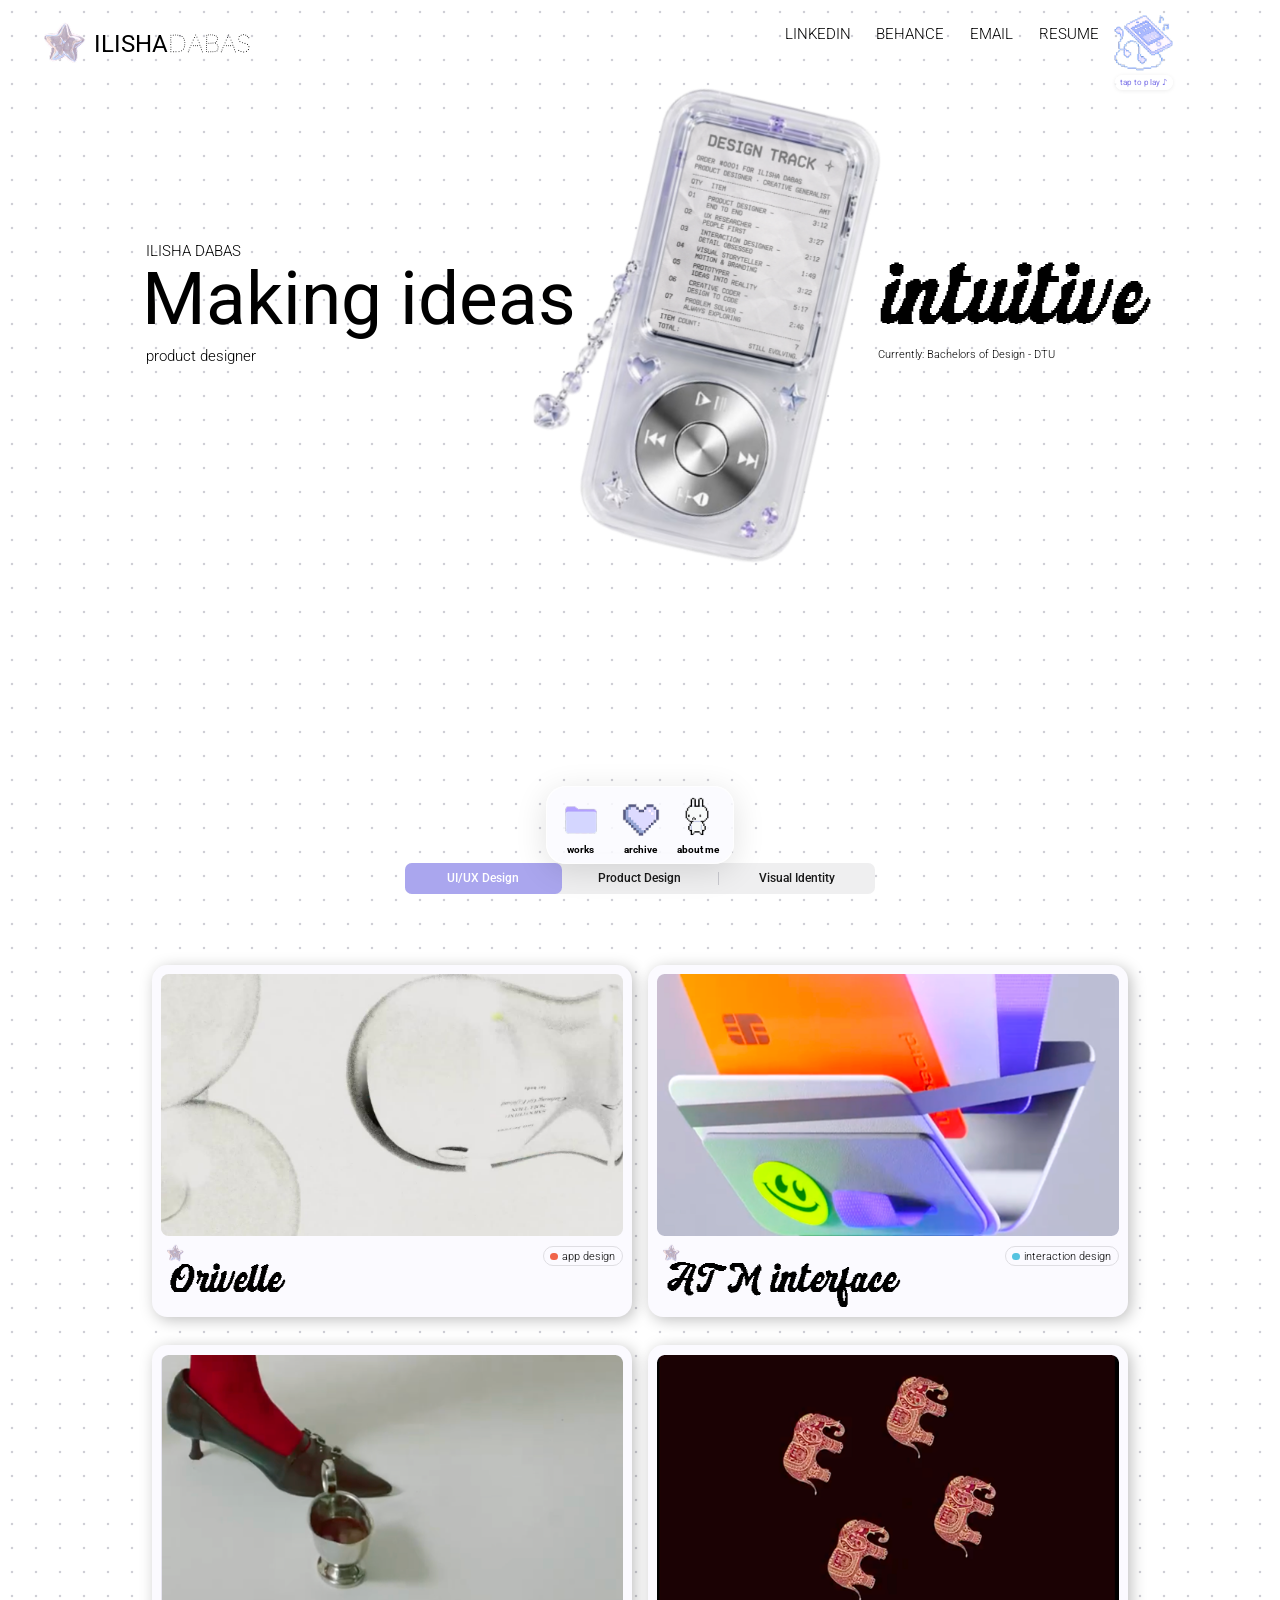
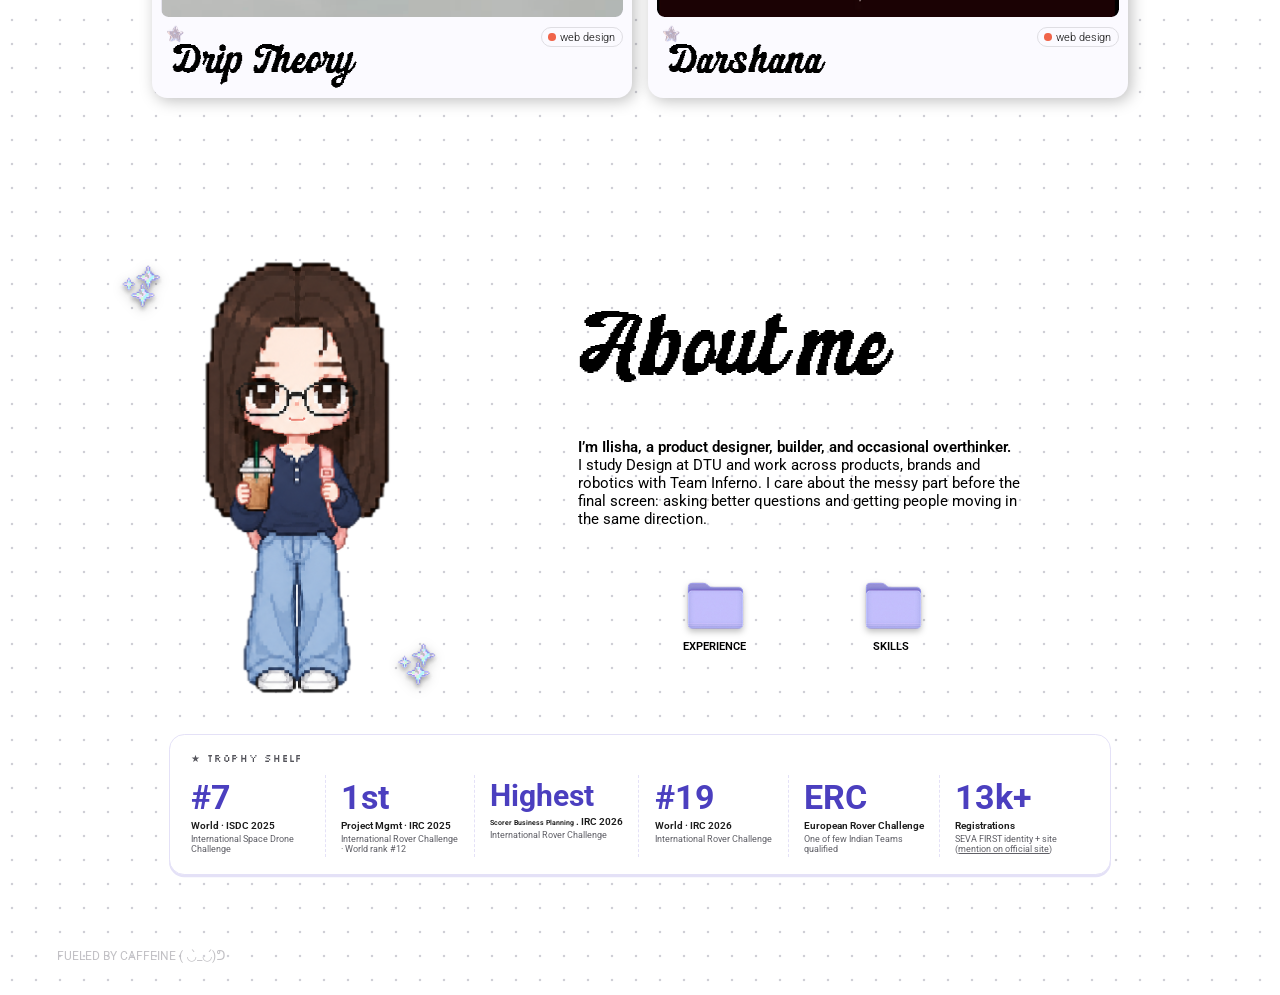
==== commit 0d3fda61: "Apply Figma updates: new landing receipt, works tabs, about me on homepage, new popups, rebuilt case" ====
--- a/index.html
+++ b/index.html
@@ -8,7 +8,7 @@
   <link rel="icon" href="assets/img/logo-star.png">
   <link rel="preconnect" href="https://fonts.googleapis.com">
   <link rel="preconnect" href="https://fonts.gstatic.com" crossorigin>
-  <link href="https://fonts.googleapis.com/css2?family=Codystar&family=DM+Sans:opsz,wght@9..40,400;9..40,500;9..40,600;9..40,700&family=Pixelify+Sans&family=Roboto:wght@300;400;500;600;700&display=swap" rel="stylesheet">
+  <link href="https://fonts.googleapis.com/css2?family=Codystar&family=Inter:wght@400;600;700&family=Silkscreen&family=DM+Sans:opsz,wght@9..40,400;9..40,500;9..40,600;9..40,700&family=Pixelify+Sans&family=Roboto:wght@300;400;500;600;700&display=swap" rel="stylesheet">
   <link rel="stylesheet" href="css/style.css">
 </head>
 <body data-page="home">
@@ -21,7 +21,7 @@
     <header data-site-header></header>
 
     <div class="abs landing__player" data-tilt>
-      <img src="assets/img/hero-player.png" alt="Translucent music player with a Tune Track receipt" width="548" height="725">
+      <img src="assets/img/hero-player.png" alt="Translucent music player with a Design Track receipt" width="548" height="725">
     </div>
 
     <p class="abs landing__eyebrow">ILISHA DABAS</p>
@@ -33,71 +33,156 @@
   </main>
 
   <!-- =====================================================
-       WORKS — Figma frame "Work" (cards at x200 / x851)
-       Each project is one <a class="card">.
+       WORKS — Figma frames "Work - 1 / 2 / 3"
+       The tabs show one category at a time: each card's
+       data-cat must match a tab's data-cat.
        Tag dot colour: style="--dot-color: #hex"
        ===================================================== -->
   <section class="frame works" id="works" aria-label="Works">
+    <div class="abs seg" role="tablist" aria-label="Work categories">
+      <button class="seg__btn" role="tab" data-cat="uiux" aria-selected="true">UI/UX Design</button>
+      <button class="seg__btn" role="tab" data-cat="product" aria-selected="false">Product Design</button>
+      <button class="seg__btn" role="tab" data-cat="identity" aria-selected="false">Visual Identity</button>
+    </div>
+
     <div class="work-grid">
-
-      <a class="card reveal" href="work/orivelle.html" data-hover-video>
+      <!-- UI/UX Design -->
+      <a class="card reveal" href="work/orivelle.html" data-cat="uiux" data-hover-video>
         <div class="card__media"><img src="assets/img/orivelle-work.jpg" alt="Orivelle" width="607" height="344" loading="lazy"><video muted loop playsinline preload="metadata" aria-hidden="true"><source src="assets/video/orivelle.webm" type="video/webm"><source src="assets/video/orivelle.mp4" type="video/mp4"></video></div>
         <img class="card__badge" src="assets/img/logo-star.png" alt="">
         <h2 class="card__title">Orivelle<span class="card__arrow">→</span></h2>
         <span class="tag" style="--dot-color:#f0644a">app design</span>
       </a>
-
-      <a class="card reveal" href="work/anemos.html" data-hover-video>
+      <a class="card reveal" href="work/atm-interface.html" data-cat="uiux" data-hover-video>
+        <div class="card__media"><img src="assets/img/atm-work.png" alt="ATM interface" width="607" height="344" loading="lazy"><video muted loop playsinline preload="metadata" aria-hidden="true"><source src="assets/video/atm.webm" type="video/webm"><source src="assets/video/atm.mp4" type="video/mp4"></video></div>
+        <img class="card__badge" src="assets/img/logo-star.png" alt="">
+        <h2 class="card__title">ATM interface<span class="card__arrow">→</span></h2>
+        <span class="tag" style="--dot-color:#56c3e0">interaction design</span>
+      </a>
+      <a class="card reveal" href="work/drip-theory.html" data-cat="uiux" data-hover-video>
+        <div class="card__media"><img src="assets/img/drip-theory-work.png" alt="Drip Theory" width="607" height="344" loading="lazy"><video muted loop playsinline preload="metadata" aria-hidden="true"><source src="assets/video/drip-theory.webm" type="video/webm"><source src="assets/video/drip-theory.mp4" type="video/mp4"></video></div>
+        <img class="card__badge" src="assets/img/logo-star.png" alt="">
+        <h2 class="card__title">Drip Theory<span class="card__arrow">→</span></h2>
+        <span class="tag" style="--dot-color:#f0644a">web design</span>
+      </a>
+      <a class="card reveal" href="work/darshana.html" data-cat="uiux" data-hover-video>
+        <div class="card__media"><img src="assets/img/darshana-work.png" alt="Darshana" width="607" height="344" loading="lazy"><video muted loop playsinline preload="metadata" aria-hidden="true"><source src="assets/video/darshana.webm" type="video/webm"><source src="assets/video/darshana.mp4" type="video/mp4"></video></div>
+        <img class="card__badge" src="assets/img/logo-star.png" alt="">
+        <h2 class="card__title">Darshana<span class="card__arrow">→</span></h2>
+        <span class="tag" style="--dot-color:#f0644a">web design</span>
+      </a>
+
+      <!-- Product Design -->
+      <a class="card reveal" href="work/anemos.html" data-cat="product" data-hover-video>
         <div class="card__media"><img src="assets/img/anemos-work.png" alt="Anemos" width="607" height="344" loading="lazy"><video muted loop playsinline preload="metadata" aria-hidden="true"><source src="assets/video/anemos.webm" type="video/webm"><source src="assets/video/anemos.mp4" type="video/mp4"></video></div>
         <img class="card__badge" src="assets/img/logo-star.png" alt="">
         <h2 class="card__title">Anemos<span class="card__arrow">→</span></h2>
         <span class="tag" style="--dot-color:#3fbf9a">Automobile design</span>
       </a>
-
-      <a class="card reveal" href="work/moshi.html" data-hover-video>
+      <a class="card reveal" href="work/moshi.html" data-cat="product" data-hover-video>
         <div class="card__media"><img src="assets/img/moshi-work.png" alt="Moshi" width="607" height="344" loading="lazy"><video muted loop playsinline preload="metadata" aria-hidden="true"><source src="assets/video/moshi.webm" type="video/webm"><source src="assets/video/moshi.mp4" type="video/mp4"></video></div>
         <img class="card__badge" src="assets/img/logo-star.png" alt="">
         <h2 class="card__title">Moshi<span class="card__arrow">→</span></h2>
         <span class="tag" style="--dot-color:#f2a52b">robotic design</span>
       </a>
 
-      <a class="card reveal" href="work/team-inferno.html" data-hover-video>
-        <div class="card__media"><img src="assets/img/inferno-work.png" alt="Team Inferno" width="607" height="344" loading="lazy"><video muted loop playsinline preload="metadata" aria-hidden="true"><source src="assets/video/inferno.webm" type="video/webm"><source src="assets/video/inferno.mp4" type="video/mp4"></video></div>
+      <!-- Visual Identity -->
+      <a class="card reveal" href="work/team-inferno.html" data-cat="identity" data-hover-video>
+        <div class="card__media"><img src="assets/img/inferno-work.png" alt="Inferno Redesign" width="607" height="344" loading="lazy"><video muted loop playsinline preload="metadata" aria-hidden="true"><source src="assets/video/inferno.webm" type="video/webm"><source src="assets/video/inferno.mp4" type="video/mp4"></video></div>
         <img class="card__badge card__badge--wide" src="assets/img/inferno-1-2.png" alt="">
         <h2 class="card__title">Inferno Redesign<span class="card__arrow">→</span></h2>
         <span class="tag" style="--dot-color:#9b93f4">brand identity</span>
       </a>
-
-      <a class="card reveal" href="work/atm-interface.html" data-hover-video>
-        <div class="card__media"><img src="assets/img/atm-work.png" alt="ATM interface" width="607" height="344" loading="lazy"><video muted loop playsinline preload="metadata" aria-hidden="true"><source src="assets/video/atm.webm" type="video/webm"><source src="assets/video/atm.mp4" type="video/mp4"></video></div>
-        <img class="card__badge" src="assets/img/logo-star.png" alt="">
-        <h2 class="card__title">ATM interface<span class="card__arrow">→</span></h2>
-        <span class="tag" style="--dot-color:#56c3e0">interaction design</span>
-      </a>
-
-      <a class="card reveal" href="work/wubba.html" data-hover-video>
+      <a class="card reveal" href="work/wubba.html" data-cat="identity" data-hover-video>
         <div class="card__media"><img src="assets/img/wubba-work.png" alt="Wubba" width="607" height="344" loading="lazy"><video muted loop playsinline preload="metadata" aria-hidden="true"><source src="assets/video/wubba.webm" type="video/webm"><source src="assets/video/wubba.mp4" type="video/mp4"></video></div>
         <img class="card__badge" src="assets/img/logo-star.png" alt="">
         <h2 class="card__title">Wubba<span class="card__arrow">→</span></h2>
         <span class="tag" style="--dot-color:#9b93f4">brand identity</span>
       </a>
-
-      <a class="card reveal" href="work/drip-theory.html" data-hover-video>
-        <div class="card__media"><img src="assets/img/drip-theory-work.png" alt="The Drip Theory" width="607" height="344" loading="lazy"><video muted loop playsinline preload="metadata" aria-hidden="true"><source src="assets/video/drip-theory.webm" type="video/webm"><source src="assets/video/drip-theory.mp4" type="video/mp4"></video></div>
-        <img class="card__badge" src="assets/img/logo-star.png" alt="">
-        <h2 class="card__title">Drip Theory<span class="card__arrow">→</span></h2>
-        <span class="tag" style="--dot-color:#f0644a">web design</span>
-      </a>
-
-      <a class="card reveal" href="work/darshana.html" data-hover-video>
-        <div class="card__media"><img src="assets/img/darshana-work.png" alt="Darshana" width="607" height="344" loading="lazy"><video muted loop playsinline preload="metadata" aria-hidden="true"><source src="assets/video/darshana.webm" type="video/webm"><source src="assets/video/darshana.mp4" type="video/mp4"></video></div>
-        <img class="card__badge" src="assets/img/logo-star.png" alt="">
-        <h2 class="card__title">Darshana<span class="card__arrow">→</span></h2>
-        <span class="tag" style="--dot-color:#f0644a">web design</span>
-      </a>
-
     </div>
   </section>
+
+  <!-- =====================================================
+       ABOUT ME — Figma frame "Profile 2" (1680 × 1140)
+       ===================================================== -->
+  <section class="frame about" id="about" aria-label="About me">
+    <img class="abs sparkle about__sparkle-a" src="assets/img/sparkle.png" alt="">
+    <img class="abs about__chibi" src="assets/img/chibi-profile.png" alt="Pixel-art Ilisha holding an iced coffee" width="258" height="579" loading="lazy">
+    <img class="abs sparkle about__sparkle-b" src="assets/img/sparkle.png" alt="">
+
+    <h2 class="abs about__title">About me</h2>
+    <div class="abs about__bio">
+      <p>I’m Ilisha, a product designer, builder, and occasional overthinker.</p>
+      <p>I study Design at DTU and work across products, brands and robotics with Team Inferno. I care about the messy part before the final screen: asking better questions and getting people moving in the same direction.</p>
+    </div>
+
+    <!-- each folder opens the popup with the matching id -->
+    <div class="about__folders">
+      <button class="abs folder folder--experience" data-open="experience"><img src="assets/img/no-file.png" alt=""><span>EXPERIENCE</span></button>
+      <button class="abs folder folder--skills" data-open="skills"><img src="assets/img/no-file.png" alt=""><span>SKILLS</span></button>
+    </div>
+
+    <!-- Trophy shelf (Figma 1236 wide, centred, y798) -->
+    <div class="abs trophy reveal">
+      <p class="trophy__head">★ TROPHY SHELF</p>
+      <div class="trophy__stats">
+        <div class="stat"><b>#7</b><strong>World · ISDC 2025</strong><span>International Space Drone<br>Challenge</span></div>
+        <div class="stat"><b>1st</b><strong>Project Mgmt · IRC 2025</strong><span>International Rover Challenge · World rank #12</span></div>
+        <div class="stat"><b class="stat__word">Highest</b><strong><small>Scorer Business Planning</small> . IRC 2026</strong><span>International Rover Challenge</span></div>
+        <div class="stat"><b>#19</b><strong>World · IRC 2026</strong><span>International Rover Challenge</span></div>
+        <div class="stat"><b>ERC</b><strong>European Rover Challenge</strong><span>One of few Indian Teams<br>qualified</span></div>
+        <div class="stat"><b>13k+</b><strong>Registrations</strong><span>SEVA FIRST identity + site<br>(<a href="https://sewafirstryic.dtu.ac.in/" target="_blank" rel="noopener">mention on official site</a>)</span></div>
+      </div>
+    </div>
+
+    <p class="abs about__fueled">FUELED BY CAFFEINE ( ◡̀_◡́)ᕤ</p>
+  </section>
+
+  <!-- ================= EXPERIENCE popup (Figma "experience") ================= -->
+  <dialog class="window window--split" id="experience" aria-label="Experience">
+    <div class="window__bar">
+      <div class="window__dots"><button class="window__close" aria-label="Close"></button><span></span><span></span></div>
+      <div class="window__title">Experience</div>
+    </div>
+    <div class="split">
+      <div class="split__art split__art--desk"><img src="assets/img/pop-experience.png" alt="Pixel-art Ilisha working at her desk" width="424" height="424"></div>
+      <div class="roles">
+        <p class="pop-label">WHERE I'VE WORKED</p>
+        <div class="role"><span class="role__logo">NB</span><div><h3>Founder &amp; Product Designer · NaviBites</h3><p>Designed an AI food-discovery app end-to-end, with a <b>Figma design system</b> for dev handoff.</p></div></div>
+        <div class="role"><span class="role__logo">Do</span><div><h3>Head Designer · Dolu</h3><p>Led <b>30+ screens</b> across app, website and WhatsApp ordering for milk subscriptions.</p></div></div>
+        <div class="role"><span class="role__logo">TI</span><div><h3>Design &amp; Research Lead · Team Inferno, DTU Mars Rover</h3><p>Led design in a <b>40+ member</b> team; built an operator portal with 4 live camera feeds.</p></div></div>
+        <div class="role"><span class="role__logo">SF</span><div><h3>Visual Identity &amp; Web Designer · SEVA FIRST</h3><p>Logo, 20+ web pages and collateral for an event with <b>13,000+ registrations</b>.</p></div></div>
+        <div class="role"><span class="role__logo">Ag</span><div><h3>UX Research Intern · Agnivira (ISRO InSTEM)</h3><p>Turned <b>8 interviews + 5 competitor studies</b> into one design direction.</p></div></div>
+        <div class="role"><span class="role__logo">Tc</span><div><h3>Brand Identity &amp; Design Intern · Technical Craftsmen (Saudi Arabia)</h3><p>Developed <b>2 brand identities</b> and digital experiences for international clients; designed a fully operational Saudi café .</p></div></div>
+        <div class="role"><span class="role__logo">Pa</span><div><h3>Lead Product Designer · Panha (NGO under DTU IIF)</h3><p>Led <b>end-to-end branding</b> and <b>product design</b>, including the logo, website and multiple startup pitch decks.</p></div></div>
+        <div class="role"><span class="role__logo">Fr</span><div><h3>Freelance UX &amp; Visual Designer</h3><p>Delivered UI/UX, branding and digital design solutions for <b>10+ startup and international clients</b> across diverse industries.</p></div></div>
+        <a class="roles__more" href="assets/Ilisha-Dabas-Resume.pdf" target="_blank" rel="noopener">Full details in resume →</a>
+      </div>
+    </div>
+  </dialog>
+
+  <!-- ================= SKILLS popup (Figma "skills") ================= -->
+  <dialog class="window window--split" id="skills" aria-label="Skills">
+    <div class="window__bar">
+      <div class="window__dots"><button class="window__close" aria-label="Close"></button><span></span><span></span></div>
+      <div class="window__title">Skills</div>
+    </div>
+    <div class="split">
+      <div class="split__art"><img src="assets/img/pop-skills.png" alt="Pixel-art Ilisha surrounded by design tool icons" width="408" height="396"></div>
+      <div class="skillset">
+        <div><p class="pop-label">DESIGN</p><ul class="chips chips--design">
+          <li>Product Design</li><li>UX Research</li><li>Interaction Design</li><li>Information Architecture</li><li>Prototyping</li><li>Usability Testing</li><li>Design Systems</li><li>Visual Identity</li><li>Typography</li><li>Motion</li><li>User Research</li><li>User Flows</li><li>Wireframing</li><li>Accessibility</li><li>Design Strategy</li><li>Service Design</li><li>Responsive Design</li>
+        </ul></div>
+        <div><p class="pop-label">TOOLS</p><ul class="chips">
+          <li>Figma</li><li>Framer</li><li>Illustrator</li><li>Photoshop</li><li>After Effects</li><li>Premiere Pro</li><li>Blender</li><li>Fusion 360</li><li>SolidWorks</li><li>Claude</li><li>Cursor</li><li>Lovable</li><li>Spline</li><li>Google Stitch</li><li>DaVinci Resolve</li><li>GitHub</li>
+        </ul></div>
+        <div><p class="pop-label">BUILD</p><ul class="chips">
+          <li>HTML/CSS</li><li>CAD + 3D modelling</li><li>Developer handoff</li><li>Rapid AI prototyping</li><li>AI-assisted Development</li><li>Functional Prototyping</li><li>Physical Computing</li>
+        </ul></div>
+        <p class="skillset__note"><b>Also hands-on with fabrication</b>: Welding, CNC machining, laser cutting, 3D printing, lathe operations, soldering and electronics prototyping.</p>
+      </div>
+    </div>
+  </dialog>
 
   <nav data-dock></nav>
 
@@ -105,6 +190,30 @@
   <script src="js/music.js"></script>
   <script src="js/media.js"></script>
   <script>
+    // WORKS tabs: show the cards whose data-cat matches the chosen tab
+    (function () {
+      const section = document.getElementById("works");
+      const tabs = [...document.querySelectorAll(".seg__btn")];
+      const cards = [...section.querySelectorAll(".card")];
+      const choose = (cat, remember = true) => {
+        tabs.forEach((t) => t.setAttribute("aria-selected", t.dataset.cat === cat));
+        let n = 0;
+        cards.forEach((c) => { const on = c.dataset.cat === cat; c.hidden = !on; if (on) { n++; c.classList.add("is-visible"); } });
+        section.style.setProperty("--rows", Math.ceil(n / 2));
+        if (remember) try { sessionStorage.setItem("works-tab", cat); } catch (e) {}
+      };
+      tabs.forEach((t) => t.addEventListener("click", () => choose(t.dataset.cat)));
+      let start = "uiux";
+      try {
+        start = sessionStorage.getItem("works-tab") || start;
+        // coming back from a case study: open the tab that holds its card
+        const back = sessionStorage.getItem("works-card");
+        const card = back && sessionStorage.getItem("returning") === "1" && section.querySelector(`.card[href="${back}"]`);
+        if (card) start = card.dataset.cat;
+      } catch (e) {}
+      choose(start, false);
+    })();
+
     // letters of "intuitive" bounce on hover
     document.querySelectorAll("[data-split]").forEach((el) => {
       el.innerHTML = [...el.textContent].map((c) => `<span>${c}</span>`).join("");
--- a/css/style.css
+++ b/css/style.css
@@ -32,6 +32,8 @@
   --font-dm: "DM Sans", "Roboto", sans-serif;
   --font-display: "Codystar", "Roboto", sans-serif;
   --font-pixel: "Pixelitta", "Pixelify Sans", monospace;
+  --font-silk: "Silkscreen", "Pixelify Sans", monospace;
+  --font-inter: "Inter", "Roboto", system-ui, sans-serif;
 }
 
 *, *::before, *::after { box-sizing: border-box; }
@@ -151,10 +153,10 @@
 .dock__item--works span { left: 25px; }
 .dock__item--projects { left: 78px; width: 79px; }
 .dock__item--projects img { left: 11px; top: 12px; width: 57px; height: 57px; }
-.dock__item--projects span { left: 16px; }
-.dock__item--profile  { left: 157px; width: 78px; }
-.dock__item--profile img { left: 0; top: 7px; width: 61px; height: 62px; }
-.dock__item--profile span { left: 12px; }
+.dock__item--projects span { left: 18px; }
+.dock__item--about  { left: 157px; width: 78px; }
+.dock__item--about img { left: 0; top: 7px; width: 61px; height: 62px; }
+.dock__item--about span { left: 6px; }
 
 /* ---------------------------------------------------------
    LANDING (Figma frame "landing" 1680×972)
@@ -171,25 +173,42 @@
 .landing__note { left: 1153px; top: 456px; font-size: 15px; font-weight: 300; white-space: nowrap; }
 
 /* ---------------------------------------------------------
-   WORKS (Figma frame "Work": cards at x200 / 851, rows every 481px)
-   --------------------------------------------------------- */
-.works { --fh: 2190px; }
+   WORKS (Figma frames "Work - 1/2/3": tabs at 531,161 ·
+   cards 629×463 at x200 / 851, rows at y294 / 794)
+   --------------------------------------------------------- */
+.works { --rows: 2; --fh: calc(294px + var(--rows) * 500px); }
+.seg {
+  left: 531px; top: 161px; width: 618px; height: 40px;
+  display: grid; grid-template-columns: repeat(3, 1fr);
+  padding: 0; border-radius: 9px; background: #efeff0;
+}
+.seg__btn {
+  position: relative; border: 0; border-radius: 9px; background: none; cursor: pointer;
+  font: 500 16px var(--font-body); color: #1a1a1a; transition: background 0.25s ease, color 0.25s ease;
+}
+.seg__btn + .seg__btn::before {
+  content: ""; position: absolute; left: 0; top: 12px; height: 16px; width: 1px; background: #c9c9cf;
+}
+.seg__btn[aria-selected="true"] { background: #aaa6ee; color: #fff; }
+.seg__btn[aria-selected="true"]::before, .seg__btn[aria-selected="true"] + .seg__btn::before { display: none; }
+.seg__btn:not([aria-selected="true"]):hover { background: #e3e2ea; }
 .work-grid {
-  position: absolute; left: 200px; top: 139px; width: 1280px;
-  display: grid; grid-template-columns: 629px 629px; gap: 18px 22px;
-}
+  position: absolute; left: 200px; top: 294px; width: 1280px;
+  display: grid; grid-template-columns: 629px 629px; gap: 37px 22px;
+}
+.card[hidden] { display: none; }
 .card {
   position: relative; display: block; width: 629px; height: 463px;
   background: var(--card); border-radius: 20px;
-  box-shadow: 0 6px 24px rgba(40, 30, 90, 0.08), 0 1px 3px rgba(0, 0, 0, 0.06);
+  box-shadow: 4px 4px 20px rgba(0, 0, 0, 0.25);
   transition: transform 0.35s cubic-bezier(.2, .8, .2, 1), box-shadow 0.35s ease;
 }
-.card:hover { transform: translateY(-6px) rotate(-0.4deg); box-shadow: 0 18px 40px rgba(40, 30, 90, 0.16); }
+.card:hover { transform: translateY(-6px) rotate(-0.4deg); box-shadow: 4px 14px 32px rgba(0, 0, 0, 0.28); }
 .card__media { position: absolute; left: 11px; top: 12px; width: 607px; height: 344px; border-radius: 10px; overflow: hidden; background: #eceaf6; }
 .card__media img { width: 100%; height: 100%; object-fit: cover; transition: transform 0.6s cubic-bezier(.2, .8, .2, 1); }
 .card:hover .card__media img { transform: scale(1.05); }
 .card__badge { position: absolute; left: 19px; top: 367px; width: 23px; height: 23px; object-fit: cover; object-position: bottom; }
-.card__badge--wide { width: 57px; height: 26px; top: 346px; left: 24px; object-fit: contain; }
+.card__badge--wide { width: 57px; height: 26px; top: 362px; left: 24px; object-fit: contain; }
 .card__title { position: absolute; left: 19px; top: 392px; margin: 0; font-family: var(--font-pixel); font-size: 48px; font-weight: 400; line-height: normal; white-space: nowrap; }
 .card__arrow { display: inline-block; margin-left: 10px; font: 300 24px var(--font-body); opacity: 0; transform: translateX(-8px); transition: 0.3s ease; }
 .card:hover .card__arrow { opacity: 1; transform: none; }
@@ -207,26 +226,43 @@
 .tags { display: flex; flex-wrap: wrap; gap: 5px; }
 
 /* ---------------------------------------------------------
-   PROFILE (Figma frame "Profile" 1680×972)
-   --------------------------------------------------------- */
-.profile { --fh: 972px; }
-.profile__chibi { left: 328px; top: 178px; width: 262px; height: 587px; object-fit: cover; animation: float 5s ease-in-out infinite; }
-.sparkle { width: 93px; height: 93px; filter: drop-shadow(0 4px 7px rgba(0, 0, 0, 0.25)); animation: twinkle 2.8s ease-in-out infinite; }
-.profile__sparkle-a { left: 250px; top: 178px; }
-.profile__sparkle-b { left: 544px; top: 672px; animation-delay: 1.3s; }
-.profile__title { left: 782px; top: 178px; margin: 0; font-family: var(--font-pixel); font-size: 105px; font-weight: 400; line-height: normal; white-space: nowrap; }
-.profile__bio { left: 793px; top: 311px; width: 585px; font-size: 15px; line-height: normal; }
-.profile__bio p:first-child { font-weight: 600; }
+   ABOUT ME (Figma frame "Profile 2" 1680×1140, on the homepage)
+   --------------------------------------------------------- */
+.about { --fh: 1140px; }
+.about__chibi { left: 263px; top: 168px; width: 258px; height: 579px; object-fit: cover; animation: float 5s ease-in-out infinite; }
+.sparkle { width: 98px; height: 98px; filter: drop-shadow(0 4px 7px rgba(0, 0, 0, 0.25)); animation: twinkle 2.8s ease-in-out infinite; }
+.about__sparkle-a { left: 135px; top: 164px; }
+.about__sparkle-b { left: 497px; top: 660px; animation-delay: 1.3s; }
+.about__title { left: 748px; top: 242px; margin: 0; font-family: var(--font-pixel); font-size: 105px; font-weight: 400; line-height: normal; white-space: nowrap; }
+.about__bio { left: 758px; top: 409px; width: 585px; font-size: 20px; line-height: normal; }
+.about__bio p:first-child { font-weight: 600; }
 .folder { padding: 0; border: 0; background: none; cursor: pointer; }
-.folder img { width: 114px; height: 100px; object-fit: cover; object-position: bottom; transition: transform 0.35s cubic-bezier(.34, 1.56, .64, 1); }
+.folder img { width: 114px; height: 100px; object-fit: cover; object-position: bottom; filter: drop-shadow(0 4px 4px rgba(0, 0, 0, 0.25)); transition: transform 0.35s cubic-bezier(.34, 1.56, .64, 1); }
 .folder:hover img, .folder:focus-visible img { transform: translateY(-8px) rotate(-4deg) scale(1.06); }
 .folder span { position: absolute; top: 100px; font-size: 15px; font-weight: 600; line-height: normal; white-space: nowrap; }
-.folder--experience { left: 778px; top: 549px; }
+.folder--experience { left: 882px; top: 573px; }
 .folder--experience span { left: 15px; }
-.folder--skills { left: 1012px; top: 549px; }
+.folder--skills { left: 1116px; top: 573px; }
 .folder--skills span { left: 53px; transform: translateX(-50%); }
-.folder--achievements { left: 1246px; top: 549px; }
-.folder--achievements span { left: 56px; transform: translateX(-50%); }
+
+/* trophy shelf */
+.trophy {
+  left: 222px; top: 798px; width: 1236px;
+  display: flex; flex-direction: column; gap: 14px; padding: 22px 28px;
+  background: #fff; border: 1.5px solid #e4e1f7; border-radius: 20px; box-shadow: 0 3px 0 #e4e1f7;
+}
+.trophy__head, .pop-label { margin: 0; font: 400 13px var(--font-silk); letter-spacing: 1px; color: #55555c; white-space: nowrap; }
+.trophy__stats { display: flex; }
+.stat { flex: 1 0 0; display: flex; flex-direction: column; gap: 4px; padding: 4px 20px; border-right: 1.5px dashed #e4e1f7; line-height: normal; }
+.stat:first-child { padding-left: 0; }
+.stat:last-child { border-right: 0; }
+.stat b { font-size: 44px; font-weight: 700; color: #4b3fbf; white-space: nowrap; }
+.stat b.stat__word { font-size: 40px; }
+.stat strong { font-size: 13px; font-weight: 600; color: #1a1a1a; white-space: nowrap; }
+.stat strong small { font-size: 9px; }
+.stat span { font-size: 12px; color: #5f5f66; }
+.stat a { text-decoration: underline; }
+.about__fueled { left: 75px; top: 1080px; font-size: 16px; color: var(--muted); white-space: nowrap; }
 @keyframes twinkle { 50% { transform: scale(0.9) rotate(8deg); } }
 
 /* ---------------------------------------------------------
@@ -351,21 +387,40 @@
 @keyframes window-in { from { opacity: 0; transform: translateY(20px) scale(0.96); } }
 @keyframes window-out { to { opacity: 0; transform: translateY(12px) scale(0.97); } }
 
-.exp { font-size: 13px; line-height: 1.35; text-align: justify; }
-.exp h3 { margin: 0; font-size: 13px; font-weight: 700; }
-.exp ul { margin: 0 0 14px; padding-left: 19px; }
-.skills { margin: 0; font-size: 17px; line-height: 1.3; text-align: justify; }
-.skills dt { font-weight: 700; }
-.skills dd { margin: 0 0 18px; }
-.awards { display: grid; grid-template-columns: repeat(2, minmax(0, 1fr)); gap: 28px 25px; color: var(--grey); }
-.award { padding: 26px 24px 20px 30px; background: #f7f7f5; border-radius: 10px; box-shadow: 0 2px 20px rgba(0, 0, 0, 0.25); transition: transform 0.3s ease; }
-.award:hover { transform: translateY(-4px); }
-.award--wide { grid-column: 1 / -1; }
-.award__num { display: block; font-size: 32px; font-weight: 700; }
-.award h3 { margin: 4px 0 6px; font-size: 24px; font-weight: 600; }
-.award p { font-size: 16px; }
-.award small { display: block; font-size: 13px; }
-.award a { text-decoration: underline; }
+/* Experience + Skills popups (Figma "experience" / "skills": 1144×813,
+   art on the left, list on the right) */
+.window--split { width: min(1144px, calc(100vw - 32px)); }
+.split {
+  overflow-y: auto; display: grid; grid-template-columns: 440px minmax(0, 1fr); align-items: center;
+  gap: 15px; padding: 30px 64px 40px 16px; font-family: var(--font-inter);
+}
+.split__art { justify-self: center; }
+.split__art--desk { width: 424px; height: 338px; overflow: hidden; }
+.split__art--desk img { width: 424px; height: 424px; margin-top: -57px; }
+.split__art img { width: 408px; }
+.split__art--desk img { width: 424px; }
+.roles { display: flex; flex-direction: column; align-items: flex-start; }
+.role { display: flex; gap: 14px; width: 100%; padding: 12px 0; border-bottom: 1px solid #efeff2; }
+.role__logo {
+  flex: none; display: grid; place-items: center; width: 40px; height: 40px;
+  border-radius: 10px; background: #eeebfc; color: #4b3fbf; font: 700 13px var(--font-inter);
+}
+.role h3 { margin: 0 0 3px; font: 600 15px/normal var(--font-inter); color: #1a1a1a; }
+.role p { font-size: 13.5px; line-height: 1.5; color: #4a4a50; }
+.role b, .skillset__note b { font-weight: 700; }
+.roles .pop-label { margin-bottom: 0; }
+.roles__more { margin-top: 24px; font: 600 13px var(--font-inter); color: #4b3fbf; }
+.roles__more:hover { text-decoration: underline; }
+.skillset { display: flex; flex-direction: column; gap: 22px; max-width: 561px; }
+.skillset .pop-label { margin-bottom: 10px; }
+.chips { display: flex; flex-wrap: wrap; gap: 8px; margin: 0; padding: 0; list-style: none; }
+.chips li {
+  padding: 7px 12px; border: 1px solid #e2e2e6; border-radius: 999px; background: #f4f4f6;
+  font-size: 13px; line-height: normal; color: #1a1a1a; white-space: nowrap;
+}
+.chips--design li { background: #eeebfc; border-color: #d6d0f7; }
+.skillset__note { font-size: 13px; line-height: 1.5; color: #55555c; }
+.skillset__note b { color: #1a1a1a; }
 
 .window__body--project { grid-template-columns: 559px 1fr; align-items: stretch; padding: 0; gap: 0; }
 .pp-media { display: grid; place-items: center; padding: 24px; background: #f6f6f8; border-right: 1px solid #555; }
@@ -381,60 +436,28 @@
 .pp-link--alt:hover { background: var(--ink); color: #fff; }
 
 /* ---------------------------------------------------------
-   CASE STUDIES (Figma frames: column x490, 698 wide)
-   --------------------------------------------------------- */
-body.case-page { background: #f7f7f5; }
-.case-frame { --fh: auto; height: auto; min-height: 100vh; }
+   CASE STUDIES (Figma frames "Orivelle 2", "moshi 2" …)
+   The design is the image slices in assets/case/<name>/;
+   live parts (hero video, Project Link, videos) sit on top
+   at their Figma x/y via --x / --y.
+   --------------------------------------------------------- */
+body.case-page { background: var(--case-bg, #fff); }
+.case-head { --fh: 0px; z-index: 30; }
+.case-board__img img { width: 1680px; height: auto; }
+.case-board .abs { position: absolute; left: var(--x); top: var(--y); }
+.case-hero { width: 1180px; height: 475px; border-radius: 20px; overflow: hidden; }
+.case-vid { overflow: hidden; }
+.case-proj-link { width: 84px; height: 19px; color: transparent; border-radius: 4px; transition: background 0.2s ease; }
+.case-proj-link:hover, .case-proj-link:focus-visible { background: rgba(143, 135, 241, 0.25); }
 .case-back {
-  /* pinned to the window at the Figma spot; scales with the page */
-  position: fixed; left: calc(130px * var(--s)); top: calc(370px * var(--s)); z-index: 60;
+  /* pinned to the window at the Figma spot (x58, y374); scales with the page */
+  position: fixed; left: calc(58px * var(--s)); top: calc(374px * var(--s)); z-index: 60;
   transform-origin: 0 0; scale: var(--s);
   width: 100px; height: 38px; display: grid; place-items: center;
   border: 1px solid var(--grey); border-radius: 30px; background: #f7f7f5;
   color: var(--grey); font-size: 20px; transition: 0.2s ease;
 }
 .case-back:hover { background: var(--ink); color: #fff; border-color: var(--ink); }
-.case { position: relative; width: 698px; margin-left: 491px; padding: 103px 0 160px; font-family: var(--font-dm); }
-.case__hero { width: 681px; height: 382px; margin-left: 8px; object-fit: cover; border-radius: 20px; }
-.case__link { display: inline-block; margin-top: 60px; font: 400 16px var(--font-body); color: var(--muted); text-decoration: underline; }
-.case__link:hover { color: var(--blue); }
-.case__eyebrow { margin-top: 17px; font: 500 20px var(--font-body); }
-.case__title { margin: 17px 0 0; font-family: var(--font-pixel); font-size: 80px; font-weight: 400; line-height: normal; }
-.case__sub { margin: 0 0 22px; font: 400 16px var(--font-body); color: var(--muted); }
-.case section { margin-top: 74px; }
-.case__label { margin: 0 0 16px; font: 400 15px var(--font-body); color: var(--blue); text-transform: uppercase; }
-.case__label--tldr { font-size: 20px; font-weight: 300; text-transform: none; }
-.case h2 { margin: 0 0 8px; font: 500 20px var(--font-body); }
-.case p { font-size: 18px; line-height: normal; text-align: justify; }
-.case p + h2 { margin-top: 26px; }
-.case .muted { color: #9e9fa0; }
-.case .lead { font-weight: 600; color: #1b1d24; }
-.notif {
-  display: flex; align-items: flex-start; gap: 10px; width: 344px; margin: 26px 0;
-  padding: 11px 14px; border-radius: 18px; background: rgba(255, 255, 255, 0.75);
-  backdrop-filter: blur(20px); box-shadow: 0 8px 30px rgba(0, 0, 0, 0.1), 0 0 0 0.5px rgba(0, 0, 0, 0.08);
-  font: 13px/1.3 -apple-system, "SF Pro Text", var(--font-body); text-align: left;
-}
-.notif::before { content: ""; flex: none; width: 30px; height: 30px; border-radius: 8px; background: #fff url("../assets/img/logo-star.png") center / 80% no-repeat; box-shadow: 0 0 0 0.5px rgba(0, 0, 0, 0.12); }
-.notif b { display: block; }
-.steps { list-style: none; margin: 30px 0 0; padding: 0; counter-reset: step; }
-.steps li { position: relative; padding-left: 34px; margin-bottom: 30px; counter-increment: step; }
-.steps li::before { content: counter(step, decimal-leading-zero); position: absolute; left: 0; top: 0; font: 400 18px var(--font-body); color: var(--blue); }
-.steps strong { display: block; margin-bottom: 21px; font-size: 18px; }
-.steps .flow { margin-top: 21px; font-weight: 700; }
-.case figure { margin: 30px 0 0; }
-.case figure img { width: 100%; border-radius: 10px; cursor: zoom-in; transition: box-shadow 0.4s ease; }
-.case figure img:hover { box-shadow: 0 14px 40px rgba(0, 0, 0, 0.12); }
-.case figcaption { margin-top: 8px; text-align: center; font: 400 15px var(--font-body); color: rgba(0, 104, 211, 0.6); }
-.gallery { display: grid; gap: 12px; margin-top: 30px; }
-.gallery figure { margin: 0; }
-.gallery--2 { grid-template-columns: repeat(2, 1fr); }
-.gallery--3 { grid-template-columns: repeat(3, 1fr); }
-.gallery img { height: 100%; object-fit: cover; }
-.gallery--split { grid-template-columns: 1fr 1fr; grid-template-rows: 1fr 1fr; }
-.gallery--split figure:first-child { grid-row: span 2; }
-.gallery--pair { grid-template-columns: var(--cols, 1fr 1fr); align-items: start; }
-.gallery--pair img { height: auto; }
 
 .progress { position: fixed; top: 0; left: 0; z-index: 100; width: 100%; height: 3px; background: var(--blue); transform-origin: left; transform: scaleX(0); }
 .lightbox { position: fixed; inset: 0; z-index: 200; display: grid; place-items: center; padding: 24px; background: rgba(10, 10, 15, 0.85); overflow-y: auto; cursor: zoom-out; animation: page-in 0.2s ease; }
@@ -515,20 +538,32 @@
   .card__badge { position: static; margin: 10px 0 0 6px; }
   .card__badge--wide { position: static; margin: 10px 0 0 6px; }
   .card__title { position: static; margin-left: 6px; font-size: 32px; white-space: normal; }
-  .card .tag { top: auto; bottom: 18px; right: 12px; font-size: 12px; height: 22px; }
-
-  /* profile */
-  .profile { display: flex; flex-direction: column; align-items: center; padding-bottom: 130px; }
-  .profile__chibi { width: 130px; height: auto; margin-top: 10px; }
+  .card .tag { position: static; margin: 6px 0 0 6px; font-size: 12px; height: 22px; }
+
+  /* works tabs */
+  .works { --fh: auto; padding-top: 10px; }
+  .seg { width: 100%; height: 36px; margin-bottom: 16px; }
+  .seg__btn { font-size: 13px; }
+
+  /* about me */
+  .about { display: flex; flex-direction: column; align-items: center; padding-bottom: 130px; }
+  .about__chibi { width: 130px; height: auto; margin-top: 10px; }
   .sparkle { position: absolute !important; width: 48px; height: 48px; }
-  .profile__sparkle-a { left: calc(50% - 110px) !important; top: 80px !important; }
-  .profile__sparkle-b { left: calc(50% + 60px) !important; top: 330px !important; }
-  .profile__title { font-size: 56px; margin-top: 10px; white-space: normal; }
-  .profile__bio { width: auto; font-size: 14px; }
-  .profile__folders { display: flex; justify-content: space-around; width: 100%; margin-top: 28px; }
+  .about__sparkle-a { left: calc(50% - 130px) !important; top: 110px !important; }
+  .about__sparkle-b { left: calc(50% + 60px) !important; top: 250px !important; }
+  .about__title { order: -1; font-size: 56px; margin-top: 10px; white-space: normal; }
+  .about__bio { width: auto; font-size: 15px; }
+  .about__folders { display: flex; justify-content: space-around; width: 100%; margin-top: 28px; }
   .folder { position: relative; }
   .folder img { width: 80px; height: 70px; }
   .folder span { position: static; display: block; transform: none !important; font-size: 12px; margin-top: 4px; text-align: center; }
+  .trophy { width: 100%; margin-top: 28px; padding: 18px; }
+  .trophy__stats { display: grid; grid-template-columns: 1fr 1fr; gap: 16px 0; }
+  .stat, .stat:first-child { padding: 4px 12px; border-right: 0; }
+  .stat:nth-child(odd) { border-right: 1.5px dashed #e4e1f7; }
+  .stat b { font-size: 32px; } .stat b.stat__word { font-size: 28px; }
+  .stat strong { white-space: normal; }
+  .about__fueled { margin-top: 24px; font-size: 13px; }
 
   /* projects */
   .projects { display: flex; flex-direction: column; gap: 14px; padding-bottom: 130px; }
@@ -560,24 +595,21 @@
   .fueled { margin-top: 20px; font-size: 13px; text-align: center; }
 
   /* popups */
-  .window__body, .window__body--project { grid-template-columns: 1fr; }
+  .window__body, .window__body--project, .split { grid-template-columns: 1fr; }
+  .split { padding: 16px 18px 24px; }
+  .split__art img, .split__art--desk { width: 220px !important; height: auto; }
+  .split__art--desk img { width: 220px; height: 220px; margin-top: -30px; }
+  .split__art--desk { height: 176px; }
   .window__art { max-width: 220px; }
   .pp-media { border-right: 0; border-bottom: 1px solid #ddd; }
   .pp-media img { max-height: 40vh; }
-  .awards { grid-template-columns: 1fr; gap: 16px; }
-  .exp, .skills { text-align: left; }
-
-  /* case studies */
-  .case-frame { padding: 0; }
+  .chips li { white-space: normal; }
+
+  /* case studies: the board keeps its Figma layout, scaled to the phone width */
+  body.case-page .case-board { width: 1680px; height: var(--fh); padding: 0; zoom: var(--sb); }
+  body.case-page .case-board .abs { position: absolute; left: var(--x) !important; top: var(--y) !important; }
+  .case-head { height: auto; }
   .case-back { left: 16px; top: auto; bottom: 18px; scale: 1; width: 80px; height: 34px; font-size: 15px; box-shadow: 0 4px 16px rgba(0, 0, 0, 0.12); }
-  .case { width: auto; margin: 0; padding: 0 16px 80px; }
-  .case__hero { width: 100%; height: auto; aspect-ratio: 681 / 382; margin: 0; }
-  .case__link { margin-top: 30px; }
-  .case__title { font-size: 48px; }
-  .case p { font-size: 16px; text-align: left; }
-  .case section { margin-top: 50px; }
-  .notif { width: 100%; }
-  .gallery--3 { grid-template-columns: repeat(2, 1fr); }
 }
 
 /* phone to-do list (the rotated notebook is desktop only) */
@@ -587,9 +619,6 @@
 .todo-mobile input { accent-color: #8f87f1; }
 .todo-mobile input:checked + span { text-decoration: line-through; opacity: 0.5; }
 
-/* Figma notifications show "now" in the corner */
-.notif { position: relative; }
-.notif::after { content: "now"; position: absolute; right: 14px; top: 11px; font-size: 11px; color: rgba(0, 0, 0, 0.4); }
 
 /* ---------------------------------------------------------
    VIDEOS: the still image shows until the video plays
@@ -619,10 +648,7 @@
 body.is-sticker-dragging .frame > *:not(.placed-layer) { pointer-events: none; }
 .desk-box, .notebook-bow, .notebook-cup { user-select: none; -webkit-user-select: none; }
 
-/* case-study hero with video */
-.case__hero.vid { position: relative; overflow: hidden; display: block; }
-.case__hero.vid img { width: 100%; height: 100%; object-fit: cover; }
-.case__hero.vid video { border-radius: 20px; }
+
 
 .music.is-loading img { animation: wiggle 0.6s ease-in-out infinite; }
 
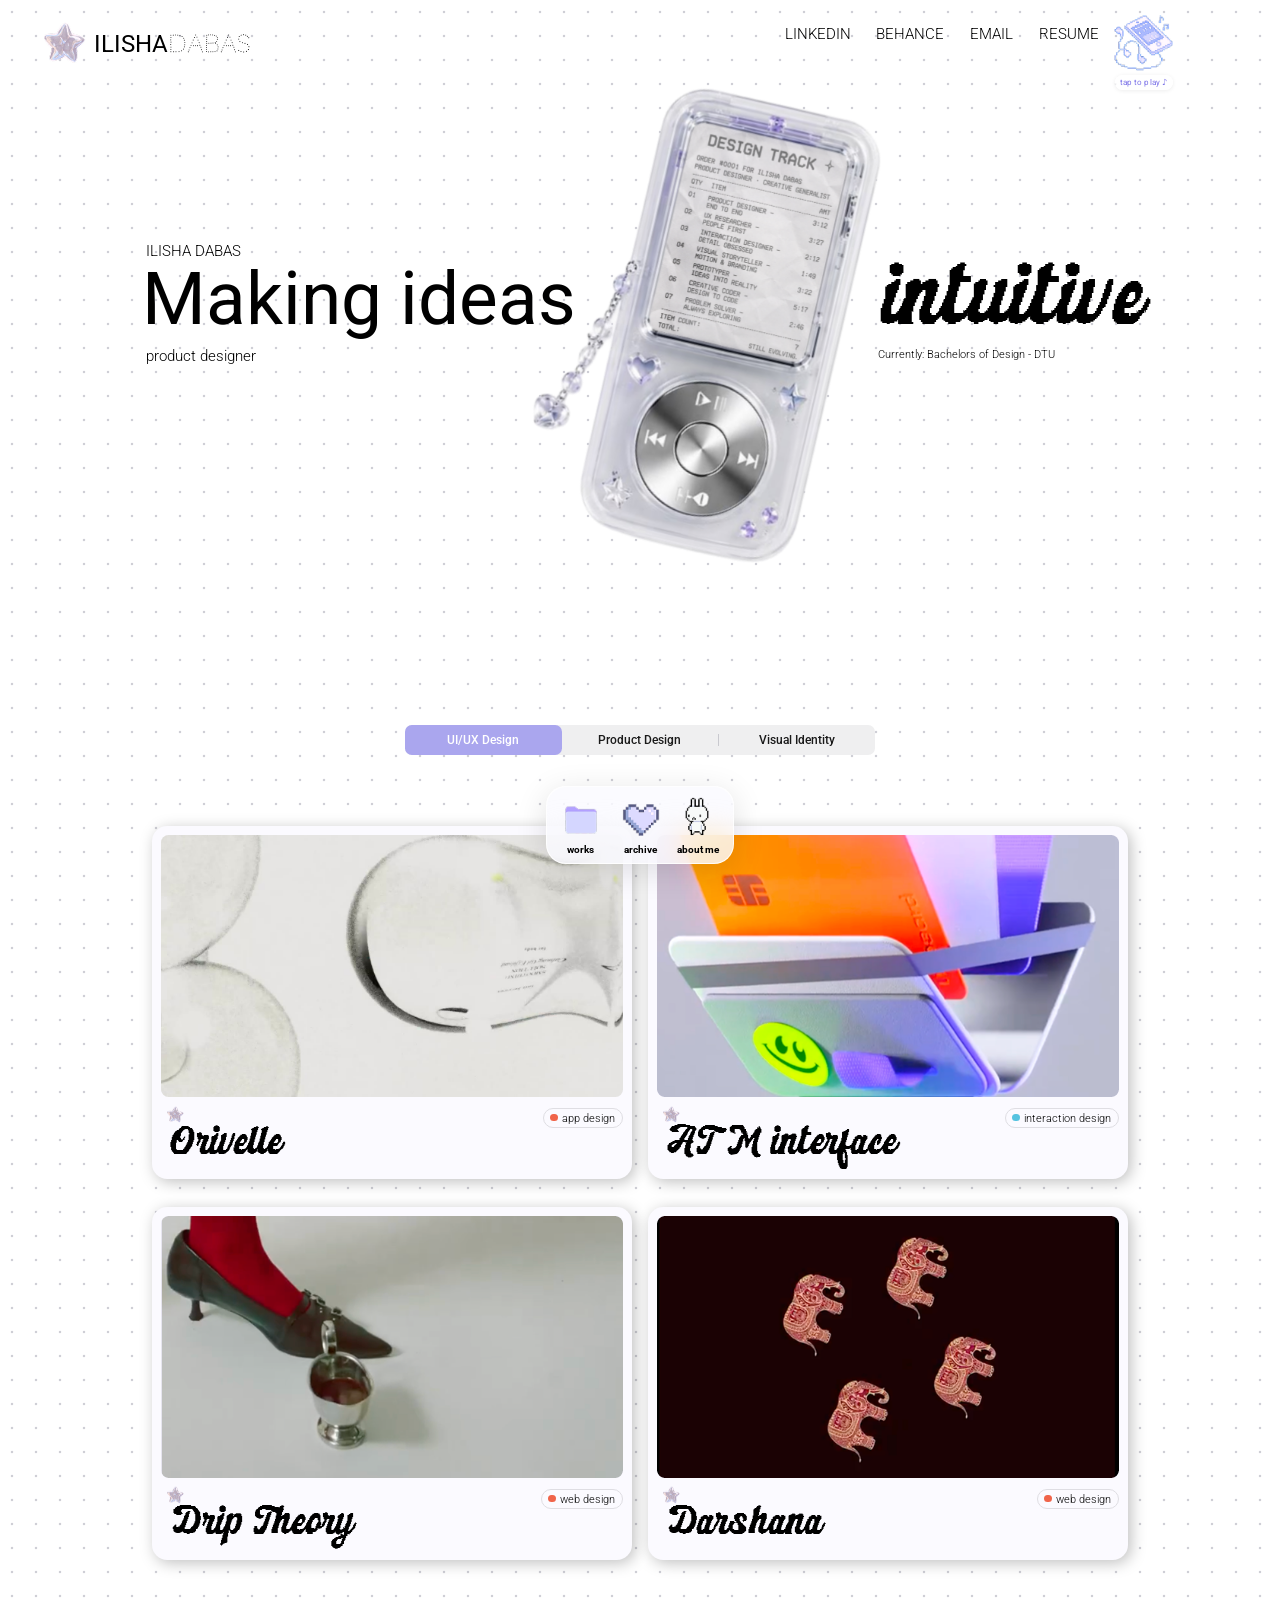
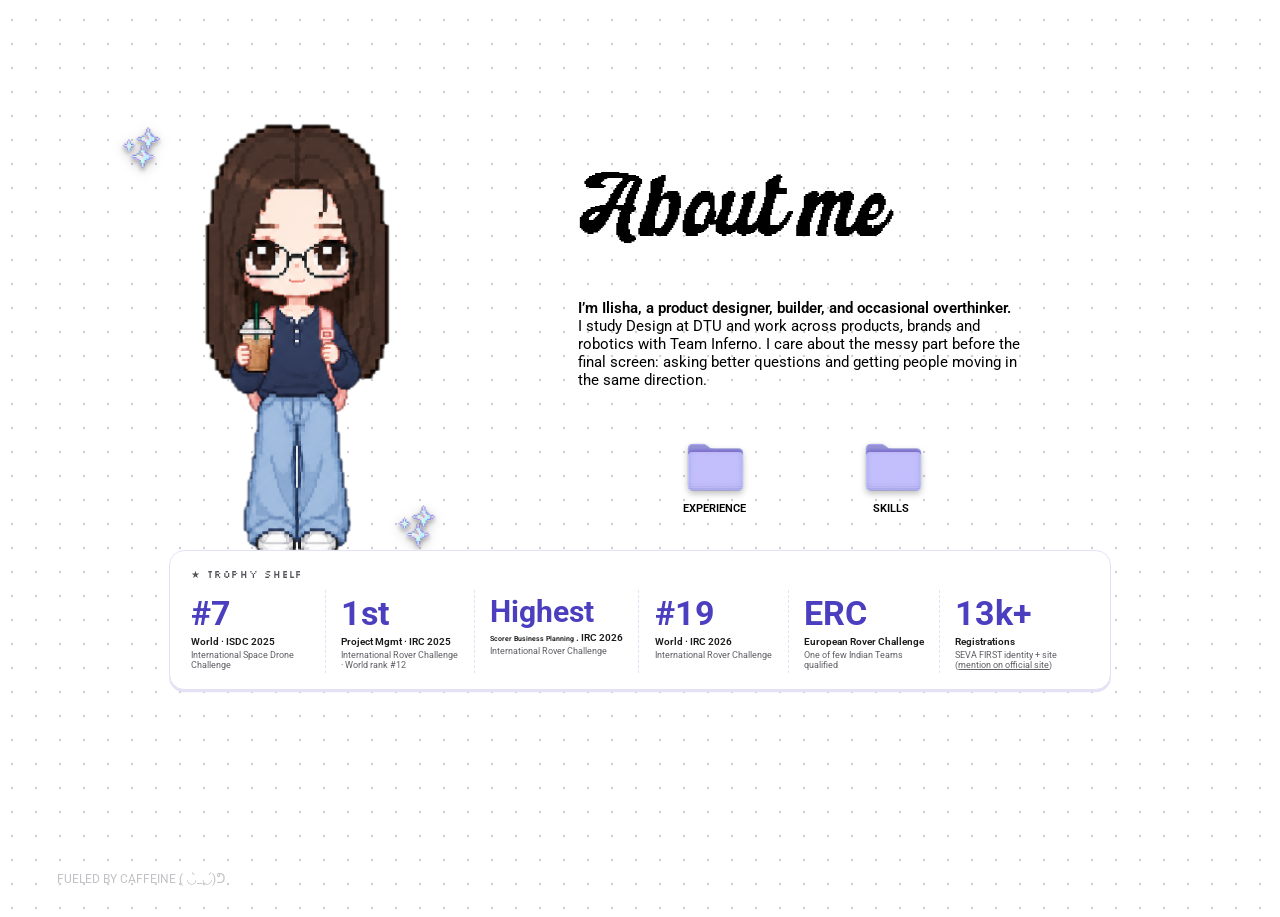
==== commit f769c039: "Tighten gap between landing and Works; lift trophy shelf clear of the dock Co-Authored-By: Claude Op" ====
--- a/index.html
+++ b/index.html
@@ -122,7 +122,7 @@
       <button class="abs folder folder--skills" data-open="skills"><img src="assets/img/no-file.png" alt=""><span>SKILLS</span></button>
     </div>
 
-    <!-- Trophy shelf (Figma 1236 wide, centred, y798) -->
+    <!-- Trophy shelf (Figma 1236 wide, centred; lifted to y738 so the dock never covers it) -->
     <div class="abs trophy reveal">
       <p class="trophy__head">★ TROPHY SHELF</p>
       <div class="trophy__stats">
--- a/css/style.css
+++ b/css/style.css
@@ -161,7 +161,7 @@
 /* ---------------------------------------------------------
    LANDING (Figma frame "landing" 1680×972)
    --------------------------------------------------------- */
-.landing { --fh: 972px; }
+.landing { --fh: 900px; }  /* Figma 972; trimmed so Works starts closer */
 .landing__player { left: 657px; top: 68px; width: 548px; transform-style: preserve-3d; transition: transform 0.2s ease-out; }
 .landing__player img { width: 548px; height: 725px; animation: float 6s ease-in-out infinite; }
 .landing__eyebrow { left: 191px; top: 318px; font-size: 20px; font-weight: 300; }
@@ -173,12 +173,13 @@
 .landing__note { left: 1153px; top: 456px; font-size: 15px; font-weight: 300; white-space: nowrap; }
 
 /* ---------------------------------------------------------
-   WORKS (Figma frames "Work - 1/2/3": tabs at 531,161 ·
-   cards 629×463 at x200 / 851, rows at y294 / 794)
-   --------------------------------------------------------- */
-.works { --rows: 2; --fh: calc(294px + var(--rows) * 500px); }
+   WORKS (Figma frames "Work - 1/2/3": tabs at x531 · cards 629×463
+   at x200 / 851, 133px below the tabs, rows 500px apart. Moved up
+   110px from Figma so Works sits closer to the landing)
+   --------------------------------------------------------- */
+.works { --rows: 2; --fh: calc(184px + var(--rows) * 500px); }
 .seg {
-  left: 531px; top: 161px; width: 618px; height: 40px;
+  left: 531px; top: 51px; width: 618px; height: 40px;
   display: grid; grid-template-columns: repeat(3, 1fr);
   padding: 0; border-radius: 9px; background: #efeff0;
 }
@@ -193,7 +194,7 @@
 .seg__btn[aria-selected="true"]::before, .seg__btn[aria-selected="true"] + .seg__btn::before { display: none; }
 .seg__btn:not([aria-selected="true"]):hover { background: #e3e2ea; }
 .work-grid {
-  position: absolute; left: 200px; top: 294px; width: 1280px;
+  position: absolute; left: 200px; top: 184px; width: 1280px;
   display: grid; grid-template-columns: 629px 629px; gap: 37px 22px;
 }
 .card[hidden] { display: none; }
@@ -228,7 +229,7 @@
 /* ---------------------------------------------------------
    ABOUT ME (Figma frame "Profile 2" 1680×1140, on the homepage)
    --------------------------------------------------------- */
-.about { --fh: 1140px; }
+.about { --fh: 1220px; }
 .about__chibi { left: 263px; top: 168px; width: 258px; height: 579px; object-fit: cover; animation: float 5s ease-in-out infinite; }
 .sparkle { width: 98px; height: 98px; filter: drop-shadow(0 4px 7px rgba(0, 0, 0, 0.25)); animation: twinkle 2.8s ease-in-out infinite; }
 .about__sparkle-a { left: 135px; top: 164px; }
@@ -247,7 +248,7 @@
 
 /* trophy shelf */
 .trophy {
-  left: 222px; top: 798px; width: 1236px;
+  left: 222px; top: 738px; width: 1236px;
   display: flex; flex-direction: column; gap: 14px; padding: 22px 28px;
   background: #fff; border: 1.5px solid #e4e1f7; border-radius: 20px; box-shadow: 0 3px 0 #e4e1f7;
 }
@@ -262,7 +263,7 @@
 .stat strong small { font-size: 9px; }
 .stat span { font-size: 12px; color: #5f5f66; }
 .stat a { text-decoration: underline; }
-.about__fueled { left: 75px; top: 1080px; font-size: 16px; color: var(--muted); white-space: nowrap; }
+.about__fueled { left: 75px; top: 1160px; font-size: 16px; color: var(--muted); white-space: nowrap; }
 @keyframes twinkle { 50% { transform: scale(0.9) rotate(8deg); } }
 
 /* ---------------------------------------------------------
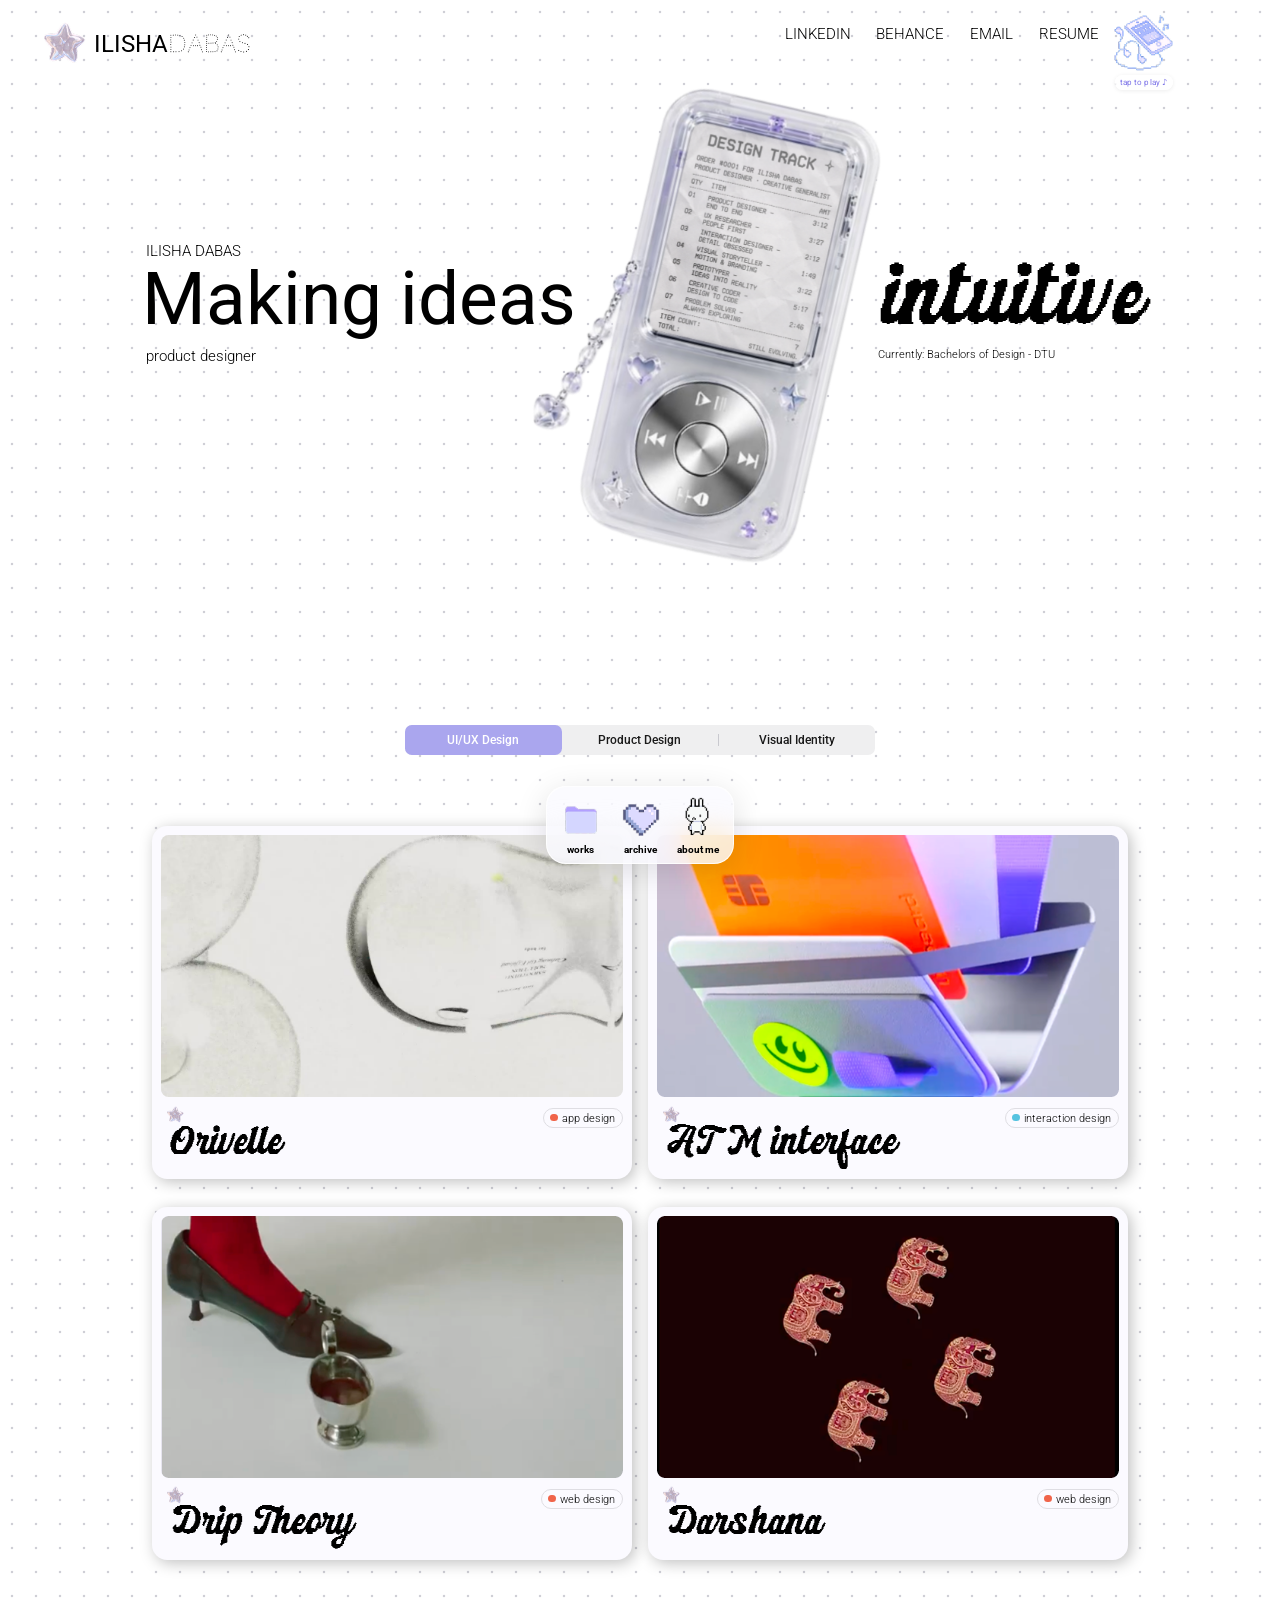
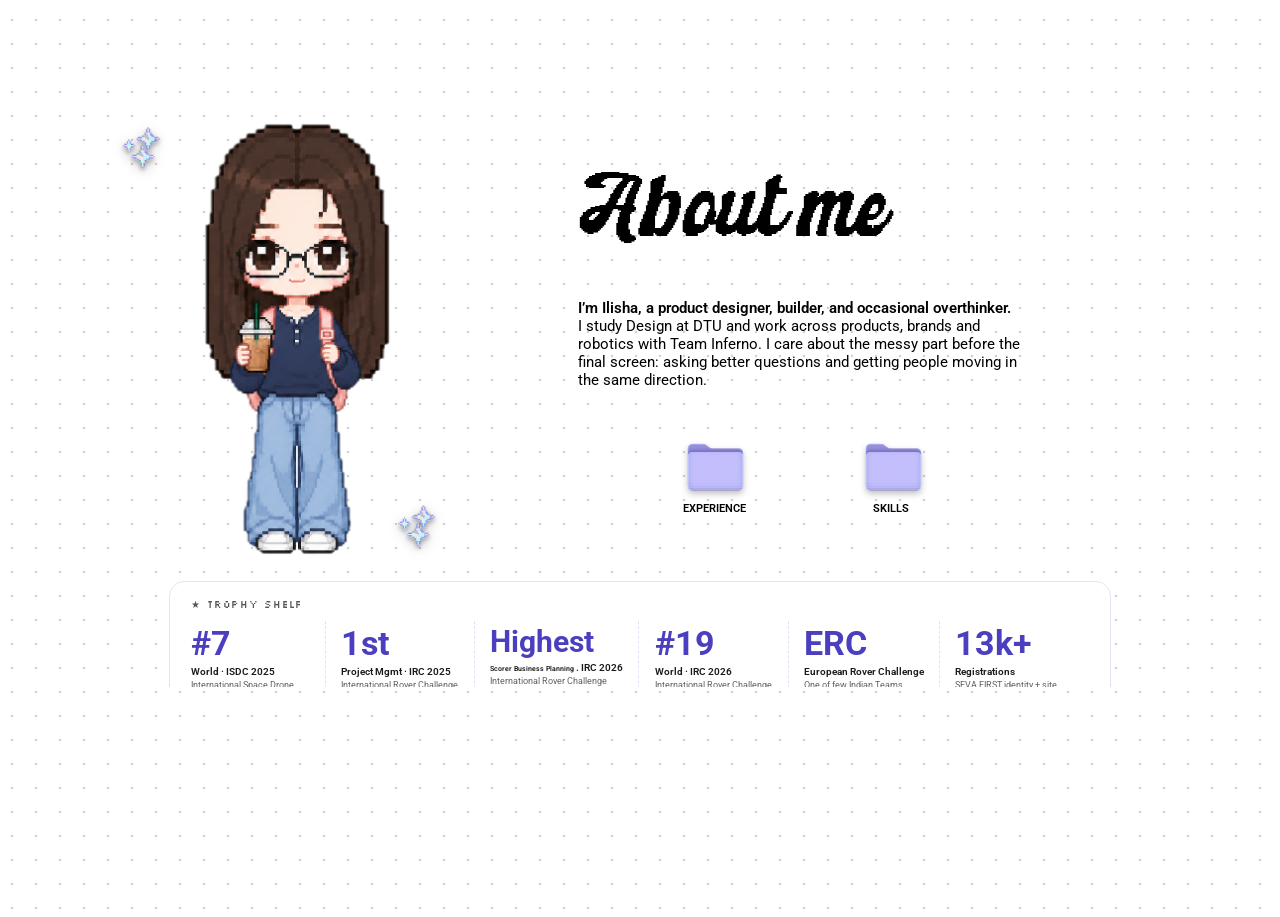
==== commit 423c8cf2: "Trophy shelf: move down 40px, clear of the chibi Co-Authored-By: Claude Opus 5.5 <noreply@anthropic." ====
--- a/index.html
+++ b/index.html
@@ -122,7 +122,7 @@
       <button class="abs folder folder--skills" data-open="skills"><img src="assets/img/no-file.png" alt=""><span>SKILLS</span></button>
     </div>
 
-    <!-- Trophy shelf (Figma 1236 wide, centred; lifted to y738 so the dock never covers it) -->
+    <!-- Trophy shelf (Figma 1236 wide, centred; y778: clear of the chibi above and the dock below) -->
     <div class="abs trophy reveal">
       <p class="trophy__head">★ TROPHY SHELF</p>
       <div class="trophy__stats">
--- a/css/style.css
+++ b/css/style.css
@@ -248,7 +248,7 @@
 
 /* trophy shelf */
 .trophy {
-  left: 222px; top: 738px; width: 1236px;
+  left: 222px; top: 778px; width: 1236px;
   display: flex; flex-direction: column; gap: 14px; padding: 22px 28px;
   background: #fff; border: 1.5px solid #e4e1f7; border-radius: 20px; box-shadow: 0 3px 0 #e4e1f7;
 }
